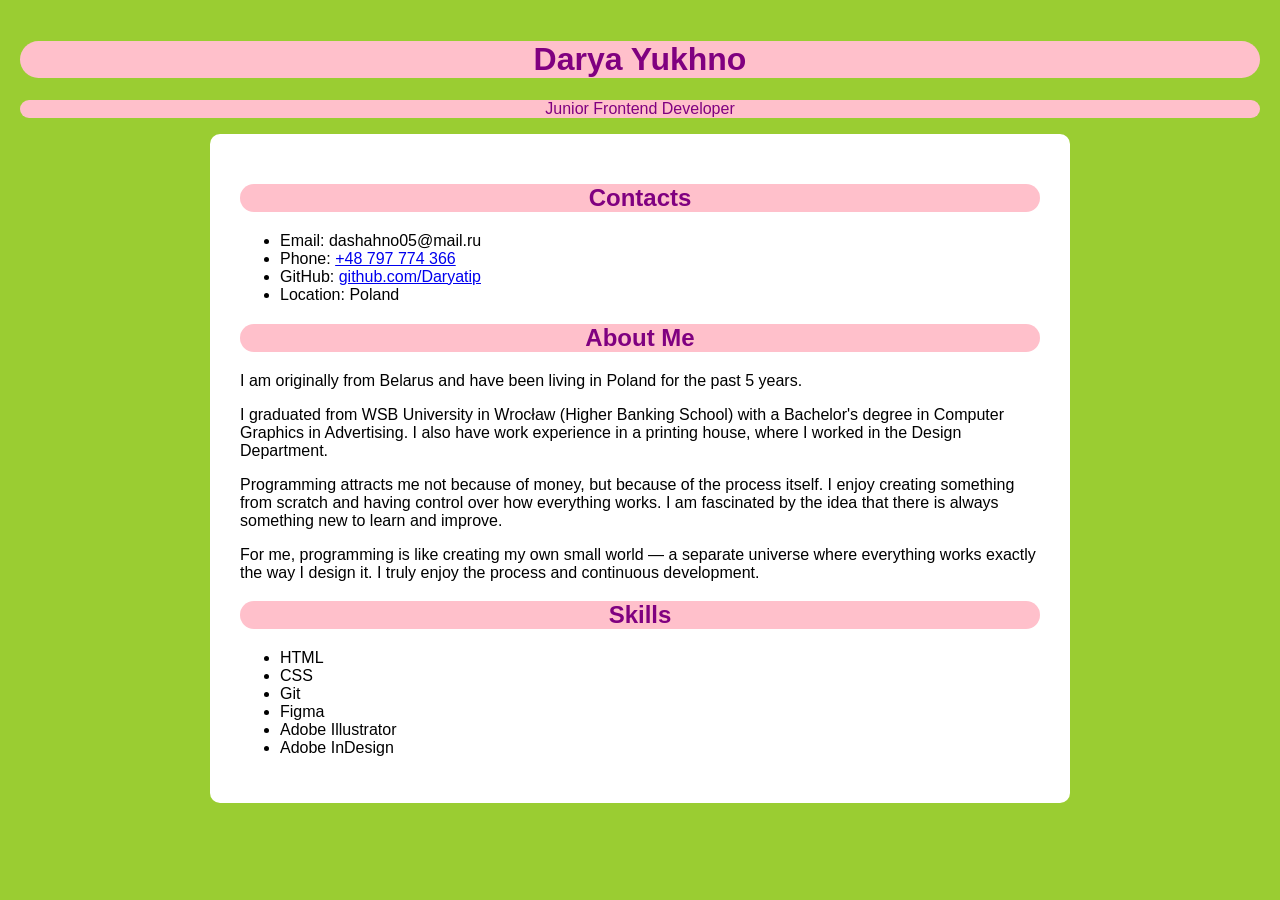
==== index.html @ 51f36ce6 "fix: html validation issues" ====
<!DOCTYPE html>
<html lang="en">
<head>
  <meta charset="UTF-8">
  <meta name="viewport" content="width=device-width, initial-scale=1.0">
  <title>CV - Darya Yukhno</title>
  <link rel="stylesheet" href="./style.css">
</head>
<body>

  <header>
    <h1 class="title">Darya Yukhno</h1>
    <p class="decoration">Junior Frontend Developer</p>
  </header>

  <main>
    <section>
      <h2 class="title">Contacts</h2>
      <ul>
        <li>Email: dashahno05@mail.ru</li>
        <li>Phone: <a href="tel:+48797774366">+48&nbsp;797&nbsp;774&nbsp;366</a></li>
        <li>GitHub: <a href="https://github.com/Daryatip">github.com/Daryatip</a></li>
        <li>Location: Poland</li>
      </ul>
    </section>

     <section>
  <h2 class="title">About Me</h2>

  <p>I am originally from Belarus and have been living in Poland for the past 5 years.</p>

  <p>I graduated from WSB University in Wrocław (Higher Banking School) with a Bachelor's degree in Computer Graphics in Advertising. I also have work experience in a printing house, where I worked in the Design Department.</p>

  <p>Programming attracts me not because of money, but because of the process itself. I enjoy creating something from scratch and having control over how everything works. I am fascinated by the idea that there is always something new to learn and improve.</p>

  <p>For me, programming is like creating my own small world — a separate universe where everything works exactly the way I design it. I truly enjoy the process and continuous development.</p>

</section>
    <section>
      <h2 class="title">Skills</h2>
      <ul>
        <li>HTML</li>
        <li>CSS</li>
        <li>Git</li>
         <li>Figma</li>
         <li>Adobe Illustrator</li>
         <li>Adobe InDesign</li>
      </ul>
    </section>
  </main>

</body>
</html>
---- style.css ----
body {
  font-family: Arial;
  background-color: yellowgreen;
  margin: 0;
  padding: 20px;
}

:root{
  --color-background: pink;
  --color-font: purple;
}

.title,
.decoration {
  display: flex;
  justify-content: center;
  align-items: center;
  background-color: var(--color-background);
  color: var(--color-font);
  border-radius: 30px;
  
}
main {
  max-width: 800px;
  margin: 0 auto;
  background: white;
  padding: 30px;
  border-radius: 10px;
}
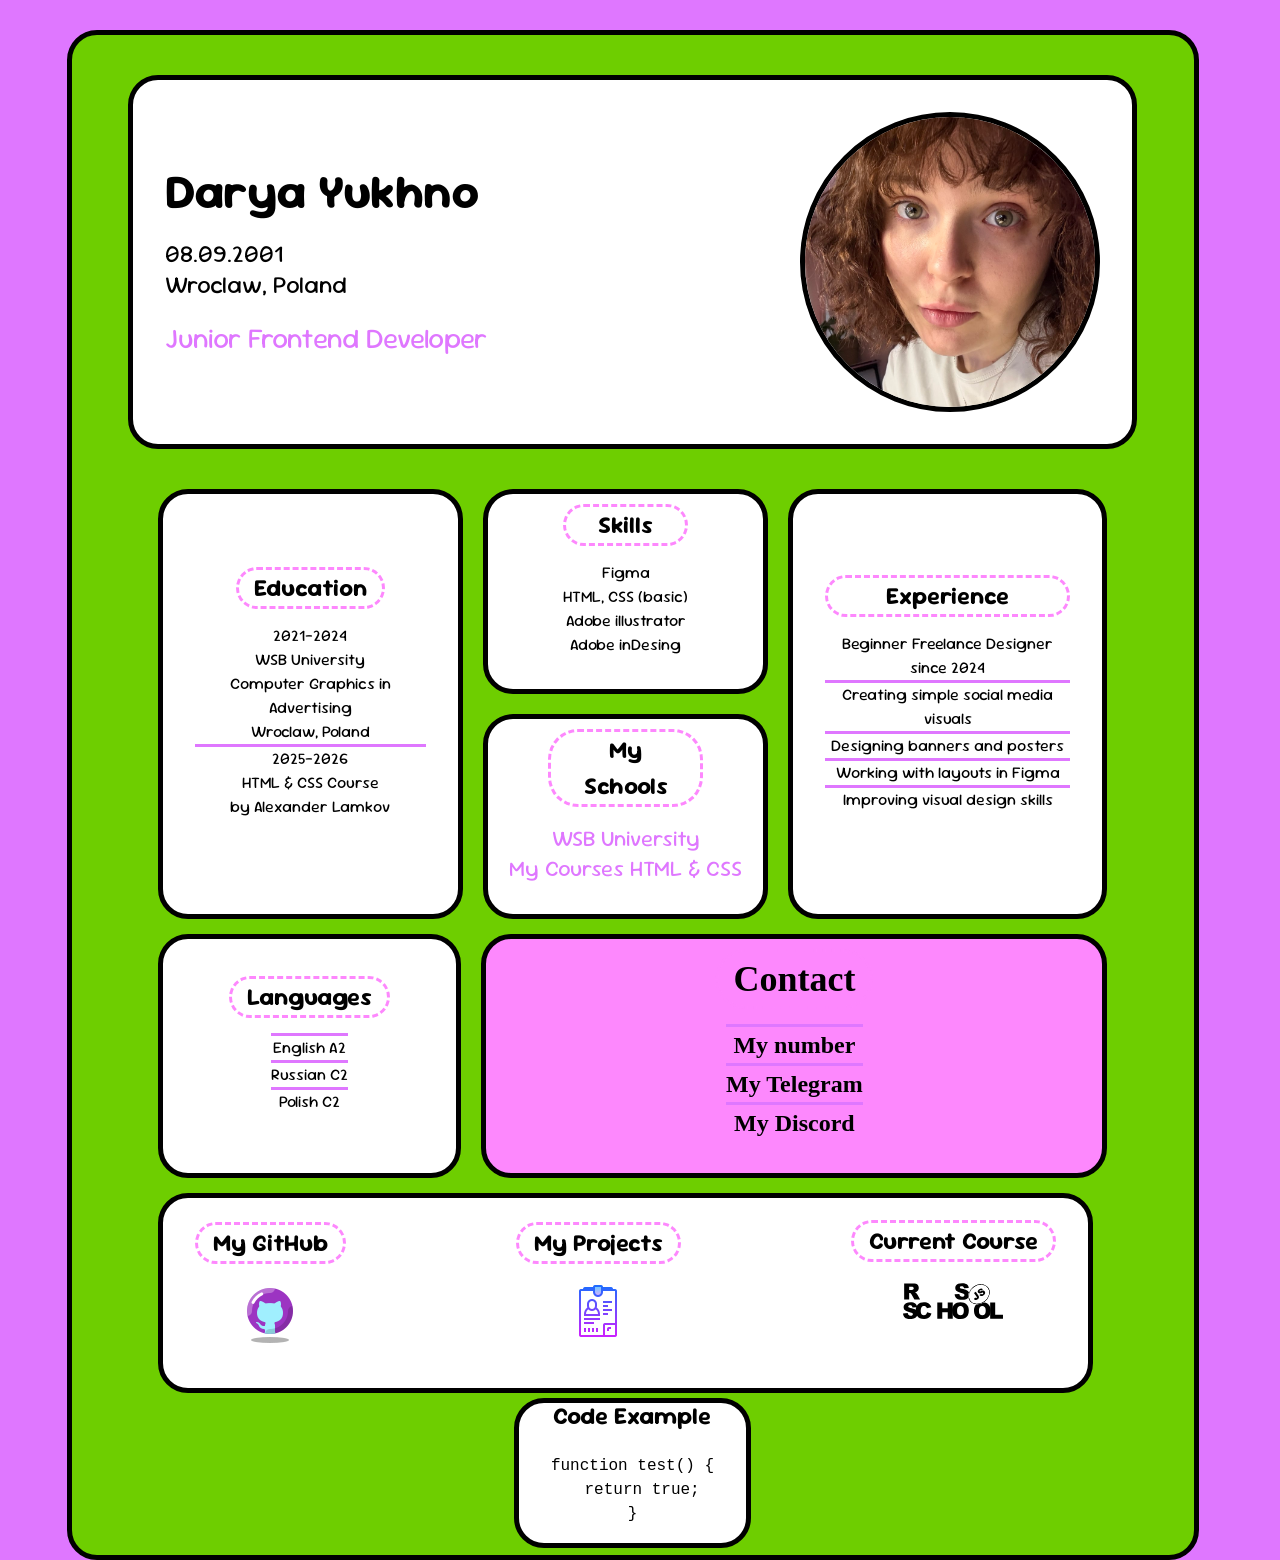
==== commit 49fbb23e: "feat: complete CV layout" ====
--- a/index.html
+++ b/index.html
@@ -1,53 +1,188 @@
-<!DOCTYPE html>
+<!doctype html>
 <html lang="en">
-<head>
-  <meta charset="UTF-8">
-  <meta name="viewport" content="width=device-width, initial-scale=1.0">
-  <title>CV - Darya Yukhno</title>
-  <link rel="stylesheet" href="./style.css">
-</head>
-<body>
+  <head>
+    <meta charset="UTF-8" >
+    <meta name="viewport" content="width=device-width, initial-scale=1.0" >
+    <title>CV#3 - Darya Yukhno</title>
+    <link rel="stylesheet" href="style.css" >
+  </head>
+  <body>
+    <!-- <div class="box-cryative"> -->
+      <div class="box">
+        <div class="box-cv">
 
-  <header>
-    <h1 class="title">Darya Yukhno</h1>
-    <p class="decoration">Junior Frontend Developer</p>
-  </header>
+        
 
-  <main>
-    <section>
-      <h2 class="title">Contacts</h2>
-      <ul>
-        <li>Email: dashahno05@mail.ru</li>
-        <li>Phone: <a href="tel:+48797774366">+48&nbsp;797&nbsp;774&nbsp;366</a></li>
-        <li>GitHub: <a href="https://github.com/Daryatip">github.com/Daryatip</a></li>
-        <li>Location: Poland</li>
-      </ul>
+        <header class="header">
+          <!-- <div class="container"> -->
+            <div class="header-card">
+              <div class="header-info">
+                <h1 class="header-title">
+                  Darya 
+                  Yukhno
+                </h1>
+                <p class="header-meta">
+                  <time datetime="2001-09-08"> 08.09.2001 </time> <br>Wroclaw,
+                  Poland
+                </p>
+                <p class="header-role">Junior Frontend Developer</p>
+              </div>
+              <div class="header-photo">
+                <img
+                  src="./images/avatar.jpg"
+                  alt="avatar Darya Yukhno"
+                  width="200"
+                  height="200"
+                >
+              <!-- </div> -->
+            </div>
+          </div>
+        </header>
+        <main class="main">
+          <div class=" container">
+            <section class="card title-main">
+              <h2 class="section-title big">Education</h2>
+              <div class="card-timeline">
+                <div class="card-item">
+                  <span class="card-year">2021-2024</span>
+                  <p class="card-text">
+                    WSB University<br >
+                    Computer Graphics in Advertising <br>
+                    Wroclaw, Poland
+                  </p>
+                </div>
+                <div class="card-item style">
+                  <span class="card-year">2025-2026</span>
+                  <p class="card-text">
+                    HTML & CSS Course<br>
+                    by Alexander Lamkov
+                  </p>
+                </div>
+              </div>
+            </section>
+
+            <div class="column">
+              <section class="card ">
+                <div class="info-card ">
+                  <h2 class="section-title">Skills</h2>
+                  <ul class="skills-list">
+                    <li>Figma</li>
+                    <li>HTML, CSS (basic)</li>
+                    <li>Adobe illustrator</li>
+                    <li>Adobe inDesing</li>
+                  </ul>
+                </div>
+              </section>
+              <div class="card my-schools">
+                <h2 class="section-title">My Schools</h2>
+                <ul class="info-card-schools">
+                  <li class="my-schools-link">
+                    <a href="https://www.merito.pl/wroclaw/" target="_blank">WSB University</a>
+                  </li>
+                  <li class="my-schools-link">
+                    <a href="https://www.youtube.com/@AleksanderLamkov"
+                      target="_blank">My Courses HTML & CSS</a
+                    >
+                  </li>
+                </ul>
+              </div>
+            </div>
+
+            <section class="card  title-main">
+              <div class="infocard ">
+                <h2 class="section-title big">Experience</h2>
+                <div class="card-timeline">
+                <p class="experience-title">Beginner Freelance Designer</p>
+                <p class="experience-date">since 2024</p>
+
+                <ul class="experience-list">
+                  <li class="style">Creating simple social media visuals</li>
+                  <li  class="style">Designing banners and posters</li>
+                  <li  class="style">Working with layouts in Figma</li>
+                  <li  class="style">Improving visual design skills</li>
+                </ul>
+                </div>
+              </div>
+            </section>
+          </div>
+    <div class=" container">
+            <section class="card title-main style-container ">
+              <h2 class="section-title big">Languages</h2>
+              <div class="card-timeline">
+                <div class="card-item">
+              
+                <ul class="experience-list">
+                  <li class="style">English A2</li>
+                  <li  class="style">Russian C2</li>
+                  <li  class="style">Polish C2</li>
+                </ul>
+                </div>
+              </div>
+            </section>
+            <section class="card title-main style-container2 ">
+              <h2 class="section-title big">Contact</h2>
+              <div class="card-timeline">
+                <div class="card-item">
+              <nav>
+                <ul class="experience-list">
+                  <li class="style"><a href="tel:+48797774366">My number</a></li>
+                  <li  class="style"><a href="https://web.telegram.org/k/"   target="_blank">My Telegram</a></li>
+                  <li  class="style"><a href="https://discord.com/channels/@me" target="_blank" >My Discord</a></li>
+                </ul>
+                </nav>
+                </div>
+              </div>
+            </section>
+    </div>  
+             
+        </main>
+      <footer class="container">
+        
+  <div class="footer-container">
+    <section class="card title-main footer-style-container">
+
+      <div class="card-timeline">
+        <h2 class="section-title big">My GitHub</h2>
+        <div class="card-item">
+          <a href="https://github.com/Daryatip/rsschool-cv" target="_blank">
+            <img class="logo" src="./images/github.png" alt="logo github">
+          </a>
+        </div>
+      </div>
+
+      <div class="card-timeline">
+        <h2 class="section-title big">My Projects</h2>
+        <div class="card-item">
+          <a href="https://github.com/Daryatip/rsschool-cv.git" target="_blank">
+            <img class="logo" src="./images/cv.png" alt="My Projects">
+          </a>
+        </div>
+      </div>
+
+      <div class="card-timeline">
+        <h2 class="section-title big margin">Current Course</h2>
+        <div class="card-item ">
+          <a href="https://app.rs.school/" target="_blank">
+            <img class="logo-schools" src="./images/rs-school-logo.svg" width="100" alt="RS School logo">
+          </a>
+        </div>
+      </div>
+
     </section>
-
-     <section>
-  <h2 class="title">About Me</h2>
-
-  <p>I am originally from Belarus and have been living in Poland for the past 5 years.</p>
-
-  <p>I graduated from WSB University in Wrocław (Higher Banking School) with a Bachelor's degree in Computer Graphics in Advertising. I also have work experience in a printing house, where I worked in the Design Department.</p>
-
-  <p>Programming attracts me not because of money, but because of the process itself. I enjoy creating something from scratch and having control over how everything works. I am fascinated by the idea that there is always something new to learn and improve.</p>
-
-  <p>For me, programming is like creating my own small world — a separate universe where everything works exactly the way I design it. I truly enjoy the process and continuous development.</p>
-
-</section>
-    <section>
-      <h2 class="title">Skills</h2>
-      <ul>
-        <li>HTML</li>
-        <li>CSS</li>
-        <li>Git</li>
-         <li>Figma</li>
-         <li>Adobe Illustrator</li>
-         <li>Adobe InDesign</li>
-      </ul>
-    </section>
-  </main>
-
-</body>
-</html>+  </div>
+  
+</footer>
+ <div class="container code">
+  <section class="card title-main ">
+   <h2 class="titly-changes">Code Example</h2>
+  <pre><code>
+function test() {
+  return true;
+}
+  </code></pre>
+   </section>
+      </div>
+    </div>
+      </div>
+    </body>
+</html>
--- a/style.css
+++ b/style.css
@@ -1,34 +1,353 @@
-
-
-
+*,
+::before,
+::after {
+  box-sizing: border-box;
+}
+
+:where(ul, ol):where([class]) {
+  padding-left: 0;
+}
+
+body,
+:where(blockquote, figure, fieldset):where([class]) {
+  margin: 0;
+}
+
+:where(h1, h2, h3, h4, h5, h6, p, ul, ol, dl):where([class]) {
+  margin-block: 0;
+}
+
+:where(dd[class]) {
+  margin-left: 0;
+}
+
+:where(fieldset[class]) {
+  padding: 0;
+  border: none;
+}
+
+:where(ul[class]) {
+  list-style: none;
+}
+
+:where(address[class]) {
+  font-style: normal;
+}
+
+p {
+  --paragraphMarginBottom: 24px;
+
+  margin-block: 0;
+}
+
+p:where(:not([class]):not(:last-child)) {
+  margin-bottom: var(--paragraphMarginBottom);
+}
+
+img,
+video {
+  display: block;
+  max-width: 100%;
+  height: auto;
+}
+
+input,
+textarea,
+select,
+button {
+  font: inherit;
+}
+
+html {
+  height: 100%;
+  scrollbar-gutter: stable;
+  scroll-behavior: smooth;
+}
 
 body {
-  font-family: Arial;
-  background-color: yellowgreen;
+  min-height: 100%;
+  line-height: 1.5;
+}
+a:where([class]) {
+  display: inline-flex;
+}
+
+button,
+label {
+  cursor: pointer;
+}
+
+button {
+  -webkit-tap-highlight-color: transparent;
+}
+
+:where([fill]:not([fill="none"], [fill^="url"])) {
+  fill: currentColor;
+}
+
+:where([stroke]:not([stroke="none"], [stroke^="url"])) {
+  stroke: currentColor;
+}
+
+svg * {
+  transition-property: fill, stroke;
+}
+
+:where(table) {
+  border-collapse: collapse;
+  border-color: currentColor;
+}
+
+@media (prefers-reduced-motion: reduce) {
+  *,
+  ::before,
+  ::after {
+    animation-duration: 0.01ms !important;
+    animation-iteration-count: 1 !important;
+    transition-duration: 0.01ms !important;
+    scroll-behavior: auto !important;
+  }
+}
+
+@font-face {
+  font-family: "SourGummy";
+  src: url("./fonts/SourGummy-Bold.woff2") format("woff2");
+  font-weight: 700;
+  font-style: normal;
+  font-display: swap;
+}
+
+@font-face {
+  font-family: "SourGummy";
+  src: url("./fonts/SourGummy-Regular.woff2") format("woff2");
+  font-weight: 400;
+  font-style: normal;
+  font-display: swap;
+}
+
+:root {
+  --color-pink: #fd88fd;
+  --color-light: #ffffff;
+  --color-light-purple: #df77ff;
+  --color-dark: #000000;
+  --color-green: #6ece00;
+
+  --border-radius-alter: 50%;
+  --border-radius: 30px;
+  --border: 5px solid var(--color-dark);
+
+  --font-family: "SourGummy", sans-serif;
+
+  --container-width: 1000px;
+  --container-padding-x: 30px;
+}
+
+body {
+  font-family: var(--font-family);
+  color: var(--color-dark);
+  font-size: 16px;
+  line-height: 1.5;
+  background-color: var(--color-light-purple);
+}
+
+.box {
+  display: flex;
+  flex-direction: column;
+  justify-content: space-between;
+  align-items: center;
+}
+/* 
+.box-cryative {
+  display: flex;
+  justify-content: space-between;
+  max-width: 1100px;
+  margin: 0 auto;
+  padding: 0 30px;
+} */
+.box-cv {
+  min-width: 900px;
+  min-height: 1530px;
+  margin-top: 30px;
+  background-color: var(--color-green);
+  border-radius: var(--border-radius);
+  border: var(--border);
+}
+
+.container {
+  /* max-width: var(--container-width); */
+  margin: 0 auto;
+  margin-top: 30px;
+  padding: 0 var(--container-padding-x);
+}
+
+.header {
+  margin: 40px auto;
+  width: 90%;
+}
+
+.header-card {
+  display: flex;
+  justify-content: space-between;
+  align-items: center;
+  width: 100%;
+  gap: 32px;
+  padding: 32px;
+  background-color: var(--color-light);
+  border: var(--border);
+  border-radius: var(--border-radius);
+}
+.header-info {
+  max-width: 420px;
+}
+.header-title {
+  margin: 0 0 20px;
+  font-size: 48px;
+  font-weight: 700;
+  line-height: 1.1;
+}
+
+.header-meta {
+  margin: 0 0 16px;
+  font-size: 24px;
+  font-weight: 400;
+  line-height: 1.3;
+}
+
+.header-role {
   margin: 0;
-  padding: 20px;
-}
-
-:root{
-  --color-background: pink;
-  --color-font: purple;
-}
-
-.title,
-.decoration {
-  display: flex;
+  font-size: 28px;
+  font-weight: 400;
+  color: var(--color-light-purple);
+}
+.header-photo {
+  position: relative;
+  flex-shrink: 0;
+}
+.header-photo img {
+  width: 300px;
+  height: 300px;
+  object-fit: cover;
+  border-radius: var(--border-radius-alter);
+  border: var(--border);
+}
+.container {
+  display: flex;
+  width: 90%;
+  margin: 0 auto;
+  margin-top: 5px;
+  gap: 20px;
+}
+.card {
+  display: flex;
+  justify-content: space-between;
+  align-items: center;
+  /* gap: 32px; */
+  padding: 32px;
+  background-color: var(--color-light);
+  border: var(--border);
+  border-radius: var(--border-radius);
+}
+
+.title-main {
+  display: flex;
+  flex-direction: column;
   justify-content: center;
-  align-items: center;
-  background-color: var(--color-background);
-  color: var(--color-font);
-  border-radius: 30px;
+}
+.card {
+  display: flex;
+  flex-direction: column;
+  align-items: center;
+  text-align: center;
+  padding-top: 10px;
+}
+.column {
+  width: 30%;
+}
+.my-schools {
+  padding-inline: 60px;
+  margin-top: 20px;
+}
+.my-schools-link,
+.ducation-link-item {
+  height: 30px;
+}
+.my-schools-link a {
+  white-space: nowrap;
+  font-size: 22px;
+  color: var(--color-light-purple);
+  text-decoration: none;
+}
+
+.section-title {
+  border: 3px dashed var(--color-pink);
+  border-radius: var(--border-radius);
+  padding-inline: 15px;
+}
+.section-title,
+.big {
+  margin-bottom: 15px;
+}
+.style::before {
+  content: "";
+  display: block;
+  width: 100%;
+  height: 3px;
+  background: var(--color-light-purple);
+}
+.style-container {
+  /* margin-left: 5px; */
+  margin-top: 10px;
+  width: 320px;
+}
+.style-container2 {
+  width: 70%;
+  margin-top: 10px;
+  /* margin-left: 20px; */
+  background-color: var(--color-pink);
+  color: var(--color-dark);
+  font-family: Georgia, "Times New Roman", Times, serif;
+  font-size: 24px;
+  font-weight: bold;
+  text-align: center;
+}
+a {
+  text-decoration: none;
+  color: var(--color-dark);
+}
+.footer-style-container {
+  display: flex;
+  flex-direction:row;
+  justify-content: space-between;
+  align-items: center;
+  margin-top: 10px;
+  width: 935px;
+  height: 200px;
+  gap: 20px;
+ 
+
+}
+
+.card-item a {
+    display: flex;
+    justify-content: center;
+}
+
+.margin {
+position: relative;
+bottom: 5px;
+}
+.logo-schools {
+  margin-bottom: 20px;
+}
+.code {
+  display: flex;
+  justify-content: center;
+  height: 150px;
   
 }
-main {
-  max-width: 800px;
-  margin: 0 auto;
-  background: white;
-  padding: 30px;
-  border-radius: 10px;
-}
-
+.titly-changes {
+  
+  position: relative;
+  top: 40px;
+  margin-bottom: 20px;
+}
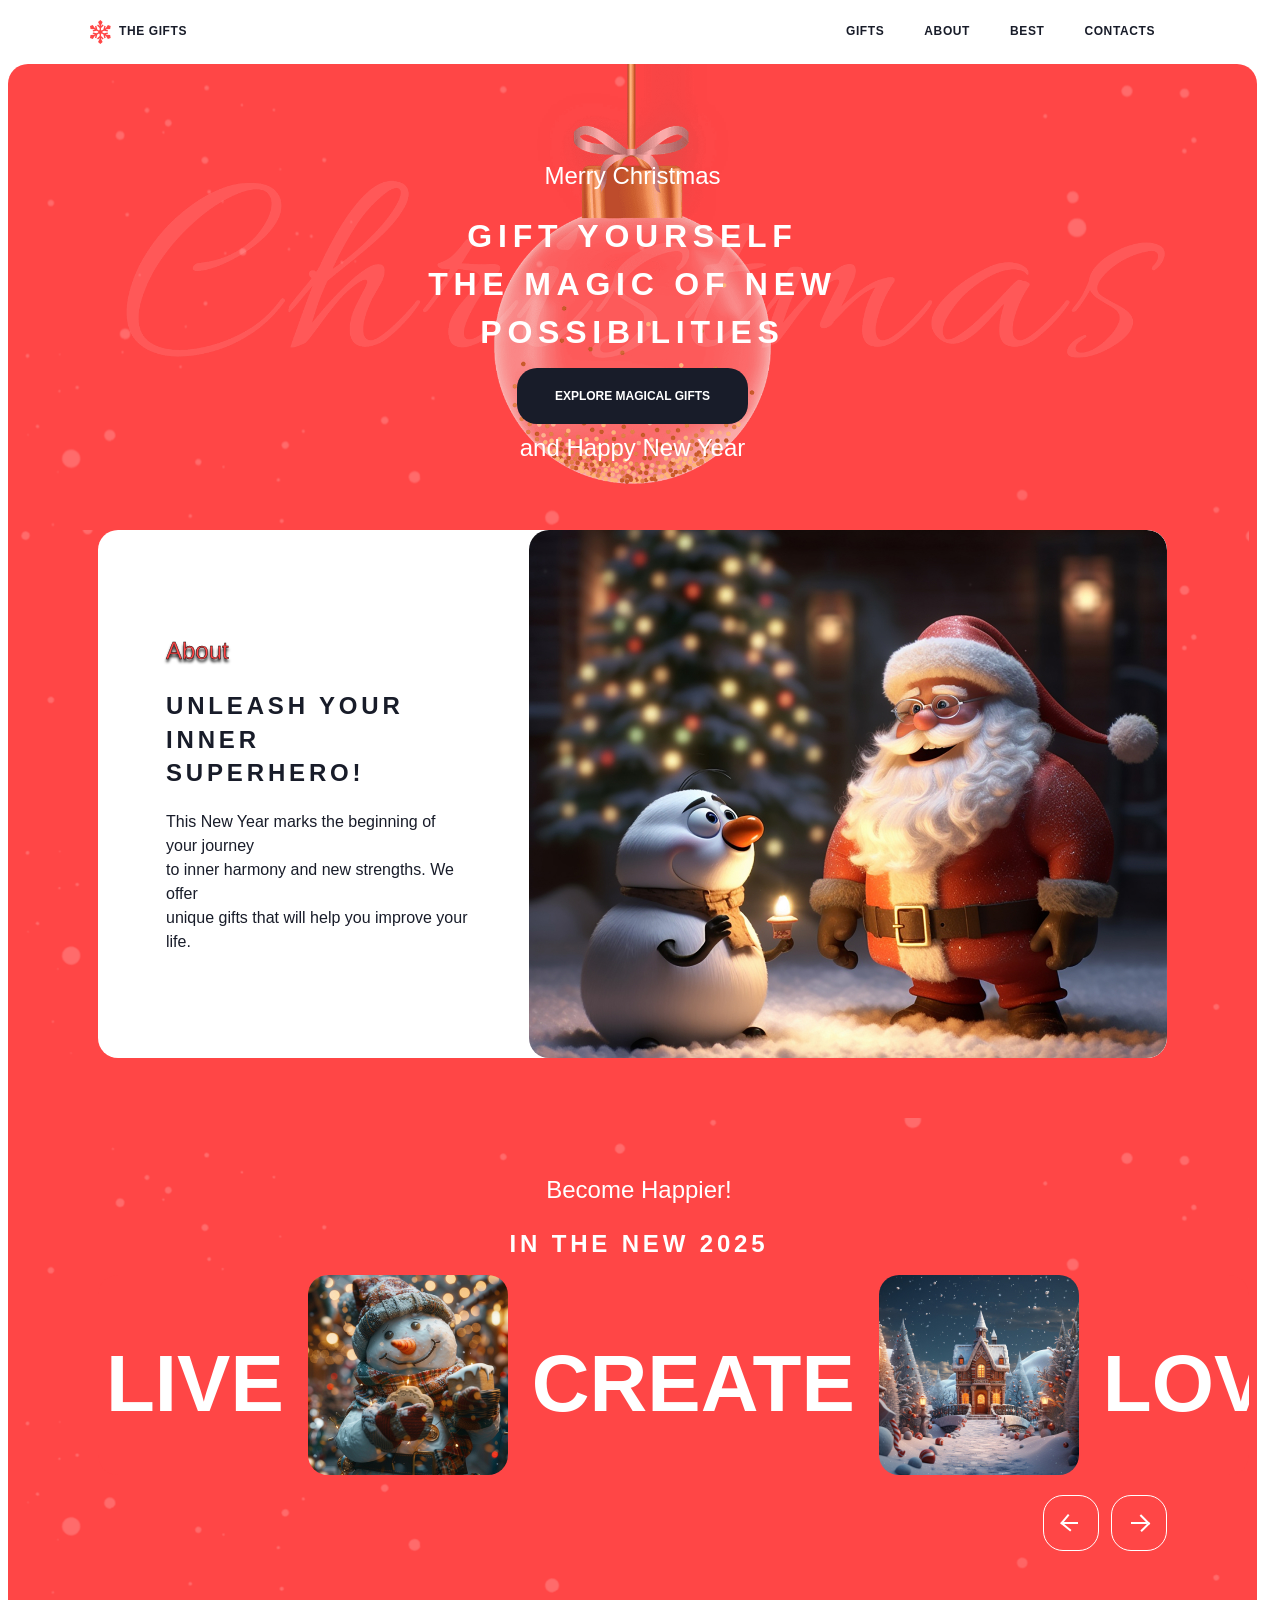
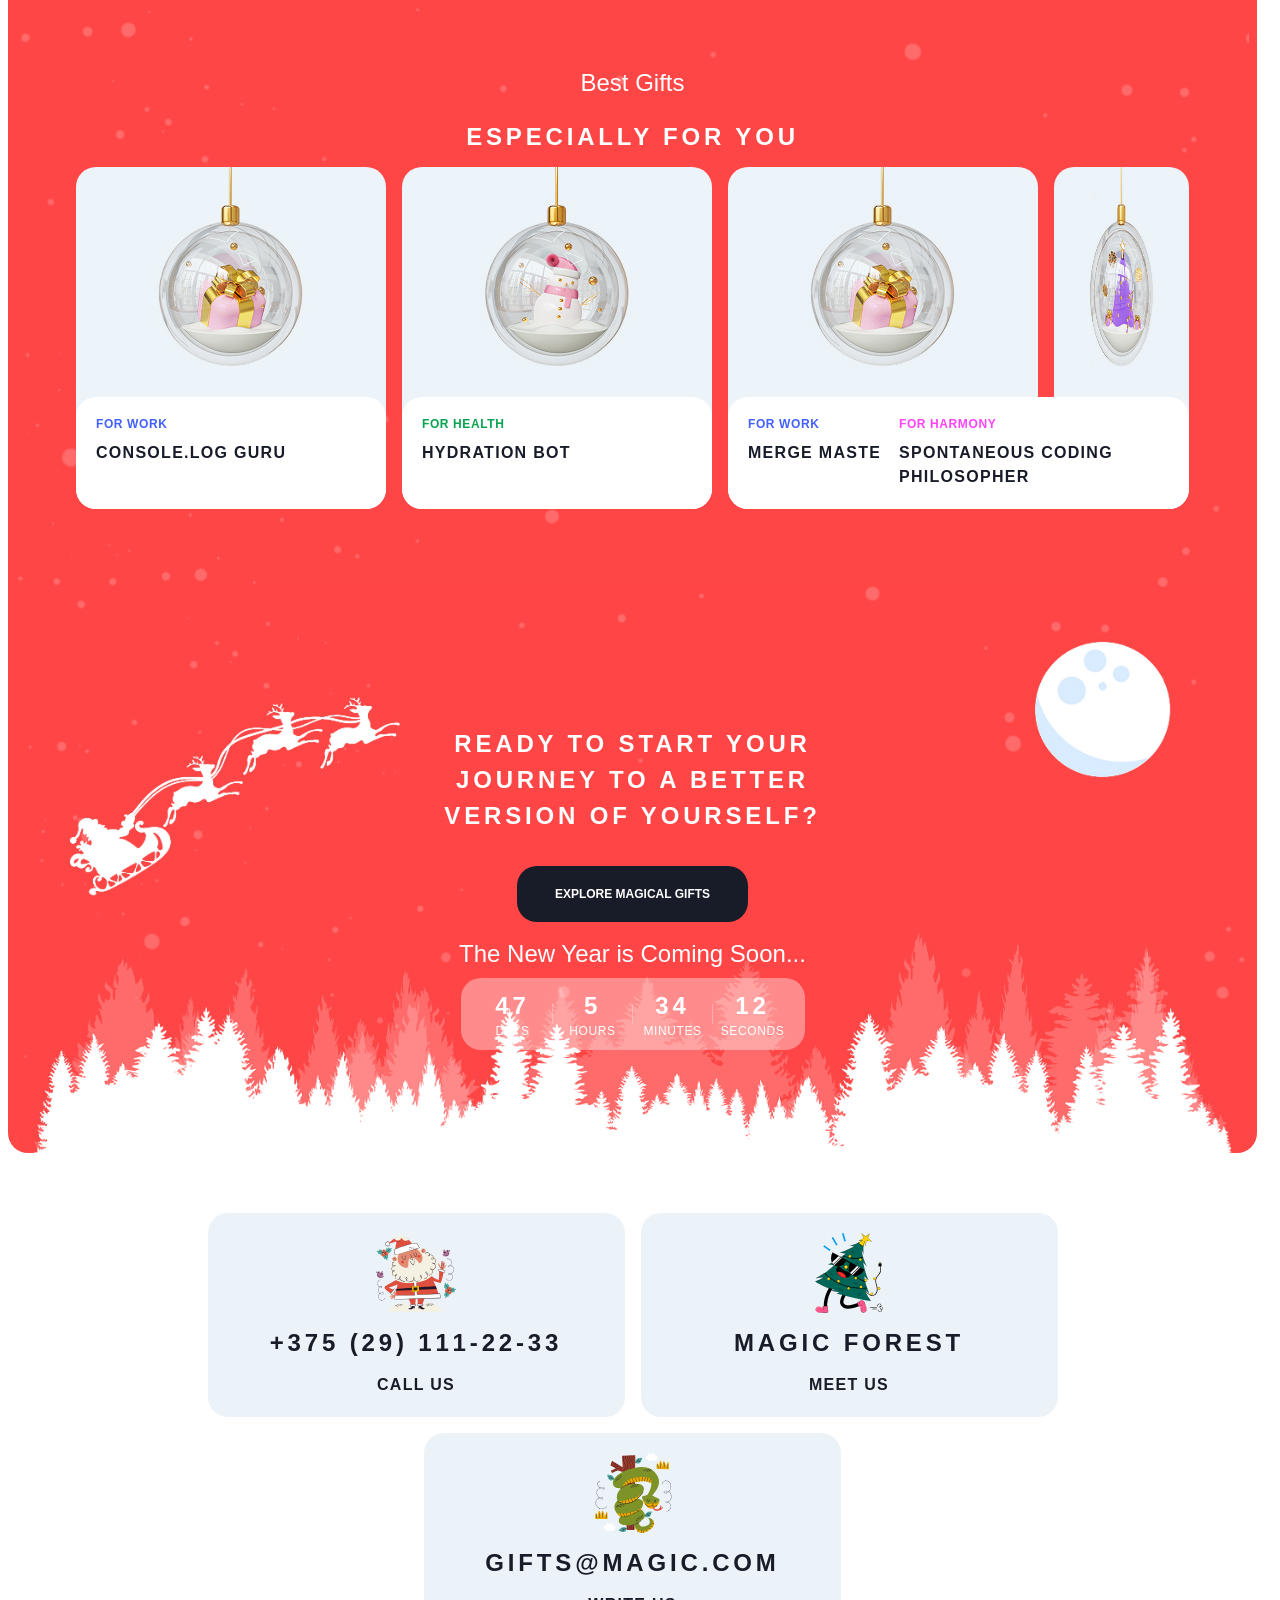
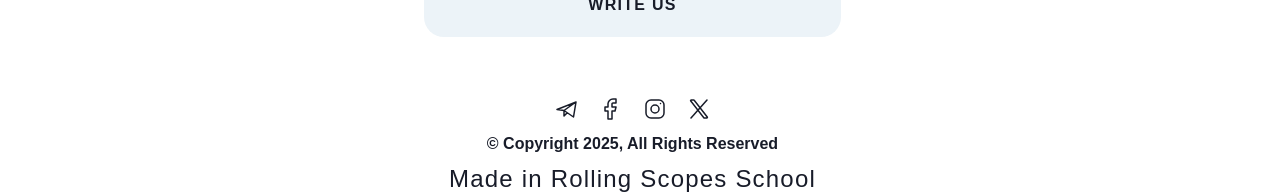
==== commit 7b1575d9: "fix: remove old folder" ====
--- a/index.html
+++ b/index.html
@@ -1,188 +1,361 @@
 <!doctype html>
 <html lang="en">
   <head>
-    <meta charset="UTF-8" >
-    <meta name="viewport" content="width=device-width, initial-scale=1.0" >
-    <title>CV#3 - Darya Yukhno</title>
-    <link rel="stylesheet" href="style.css" >
+    <meta charset="UTF-8">
+    <meta name="viewport" content="width=device-width, initial-scale=1.0">
+    <title>Christmas Shop</title>
+    <link rel="stylesheet" href="style.css">
   </head>
   <body>
-    <!-- <div class="box-cryative"> -->
-      <div class="box">
-        <div class="box-cv">
+    <header class="header">
+      <div class="container-logo">
+        <a class="header-logo" href="./index.html">
+          <img
+            class="header-logo-image"
+            src="./images/Vector.svg"
+            alt="logo Christmas Shop"
+            width="21"
+            height="24"
+            loading="lazy"
+          >
+          <span class="text-logo">the gifts</span>
+        </a>
+      </div>
+      <nav class="header-menu">
+        <ul class="header-menu-list">
+          <li class="header-menu-item">
+            <a class="header-menu-link" href="./gifts/index.html">gifts</a>
+          </li>
+          <li class="header-menu-item">
+            <a class="header-menu-link" href="#about">about</a>
+          </li>
+          <li class="header-menu-item">
+            <a class="header-menu-link" href="#best">best </a>
+          </li>
+          <li class="header-menu-item">
+            <a class="header-menu-link" href="#contacts">contacts</a>
+          </li>
+        </ul>
+      </nav>
+    </header>
+    <main class="main container">
+      <section class="main-content-section img">
+        <div class="main-content">
+          <img
+            class="main-content-image"
+            src="./images/bg-ball.png"
+            alt="Christmas ball"
+            width="1440"
+            height="524"
+            loading="lazy"
+          >
+          <div class="main-content-text">
+            <p class="main-content-description wrapper">Merry Christmas</p>
+            <h1 class="main-content-title">
+              <span>Gift yourself</span>
+              <span>the magic of new</span>
+              <span>possibilities</span>
+            </h1>
+            <a class="button button-time" href="./gifts/index.html">
+              Explore Magical Gifts
+            </a>
+            <p class="main-content-description text">and Happy New Year</p>
+          </div>
+        </div>
+      </section>
+      <section class="img" id="about">
+        <h2 class="visibility-hidden">000</h2>
+        <div class="container container-section">
+          <section class="main-content-section">
+            <p class="main-content-styledtxt">About</p>
+            <h2 class="main-content-title card-text1">
+              Unleash your inner<br>
+              superhero!
+            </h2>
+            <p class="main-content-paragraph">
+              This New Year marks the beginning of your journey <br>to inner
+              harmony and new strengths. We offer<br>
+              unique gifts that will help you improve your life.
+            </p>
+          </section>
+          <div class="container-section-image">
+            <img
+              class="main-content-image-santa"
+              src="./images/santa.jpg"
+              alt="Santa Claus"
+              width="638"
+              height="528"
+              loading="lazy"
+            >
+          </div>
+        </div>
+      </section>
+      <section class="img">
+        <div class="container-section-create">
+          <div class="create-content-text-section">
+            <div class="create-content-text one">
+              <p class="main-content-card">Become Happier!</p>
+              <h2 class="main-content-title card-text">in the new 2025</h2>
+            </div>
+          </div>
+          <div class="slider">
+            <div class="family-icon container">
+              <h2 class="family-text">Live</h2>
+              <img
+                class="family-image"
+                src="./scroll/snowman.jpg"
+                alt="Snowman"
+                width="200"
+                height="200"
+                loading="lazy"
+              >
+              <h2 class="family-text">create</h2>
+              <img
+                class="family-image"
+                src="./scroll/fairytale-house.jpg"
+                alt="Snowman"
+                width="200"
+                height="200"
+                loading="lazy"
+              >
+              <h2 class="family-text">Love</h2>
+              <img
+                class="family-image"
+                src="./scroll/christmas-trees.jpg"
+                alt="Snowman"
+                width="200"
+                height="200"
+                loading="lazy"
+              >
+              <h2 class="family-text">dream</h2>
+              <img
+                class="family-image"
+                src="./scroll/christmas-tree-ball.jpg"
+                alt="Snowman"
+                width="200"
+                height="200"
+                loading="lazy"
+              >
+            </div>
+            <div class="slider-dots">
+              <button class="slider-btn prev"></button>
+              <button class="slider-btn next"></button>
+            </div>
+          </div>
+        </div>
+      </section>
+      <section class="img" id="best">
+        <div class="container-image-card bloc">
+          <div class="container-section-card">
+            <div class="create-content-text">
+              <p class="main-content-card">Best Gifts</p>
+              <h2 class="main-content-title card-text">especially for you</h2>
+            </div>
 
-        
+            <div class="image-card">
+              <img
+                class="image-card-section"
+                src="./card/11.jpg"
+                alt="gift"
+                width="310"
+                height="342"
+              >
+              <div class="image-card-text">
+                <div class="card-text-position">
+                  <p class="image-card-description color-card1">For work</p>
+                  <a class="image-card-title" href="#">Console.log Guru</a>
+                </div>
+              </div>
+              <div class="image-card">
+                <img
+                  class="image-card-section"
+                  src="./card/22.jpg"
+                  alt="gift"
+                  width="310"
+                  height="342"
+                >
+                <div class="image-card-text">
+                  <div class="card-text-position">
+                    <p class="image-card-description color-card2">For health</p>
+                    <a class="image-card-title" href="#">Hydration Bot </a>
+                  </div>
+                </div>
+                <div class="image-card">
+                  <img
+                    class="image-card-section"
+                    src="./card/11.jpg"
+                    alt="gift"
+                    width="310"
+                    height="342"
+                  >
+                  <div class="image-card-text">
+                    <div class="card-text-position">
+                      <p class="image-card-description color-card3">For work</p>
+                      <a class="image-card-title" href="#">Merge Master</a>
+                    </div>
+                  </div>
+                  <div class="image-card">
+                    <img
+                      class="image-card-section"
+                      src="./card/33.jpg"
+                      alt="gift"
+                      width="310"
+                      height="342"
+                    >
+                    <div class="image-card-text">
+                      <div class="card-text-position position-card">
+                        <p class="image-card-description color-card4">
+                          For harmony
+                        </p>
+                        <a class="image-card-title" href="#"
+                          >Spontaneous Coding <br>Philosopher</a
+                        >
+                      </div>
+                    </div>
+                  </div>
+                </div>
+              </div>
+            </div>
+          </div>
+        </div>
+      </section>
 
-        <header class="header">
-          <!-- <div class="container"> -->
-            <div class="header-card">
-              <div class="header-info">
-                <h1 class="header-title">
-                  Darya 
-                  Yukhno
-                </h1>
-                <p class="header-meta">
-                  <time datetime="2001-09-08"> 08.09.2001 </time> <br>Wroclaw,
-                  Poland
-                </p>
-                <p class="header-role">Junior Frontend Developer</p>
-              </div>
-              <div class="header-photo">
-                <img
-                  src="./images/avatar.jpg"
-                  alt="avatar Darya Yukhno"
-                  width="200"
-                  height="200"
-                >
-              <!-- </div> -->
-            </div>
-          </div>
-        </header>
-        <main class="main">
-          <div class=" container">
-            <section class="card title-main">
-              <h2 class="section-title big">Education</h2>
-              <div class="card-timeline">
-                <div class="card-item">
-                  <span class="card-year">2021-2024</span>
-                  <p class="card-text">
-                    WSB University<br >
-                    Computer Graphics in Advertising <br>
-                    Wroclaw, Poland
-                  </p>
-                </div>
-                <div class="card-item style">
-                  <span class="card-year">2025-2026</span>
-                  <p class="card-text">
-                    HTML & CSS Course<br>
-                    by Alexander Lamkov
-                  </p>
-                </div>
-              </div>
-            </section>
+      <section class="img5">
+        <div class="main-content">
+          <img
+            class="main-content-image"
+            src="./images/section"
+            alt="Christmas ball"
+            width="1440"
+            height="668"
+            loading="lazy"
+          >
+          <div class="main-content-text main-time">
+            <h2 class="main-content-title version-of">
+              Ready to start your<br>journey to a better<br>version of
+              yourself?
+            </h2>
 
-            <div class="column">
-              <section class="card ">
-                <div class="info-card ">
-                  <h2 class="section-title">Skills</h2>
-                  <ul class="skills-list">
-                    <li>Figma</li>
-                    <li>HTML, CSS (basic)</li>
-                    <li>Adobe illustrator</li>
-                    <li>Adobe inDesing</li>
-                  </ul>
-                </div>
-              </section>
-              <div class="card my-schools">
-                <h2 class="section-title">My Schools</h2>
-                <ul class="info-card-schools">
-                  <li class="my-schools-link">
-                    <a href="https://www.merito.pl/wroclaw/" target="_blank">WSB University</a>
-                  </li>
-                  <li class="my-schools-link">
-                    <a href="https://www.youtube.com/@AleksanderLamkov"
-                      target="_blank">My Courses HTML & CSS</a
-                    >
-                  </li>
-                </ul>
-              </div>
-            </div>
-
-            <section class="card  title-main">
-              <div class="infocard ">
-                <h2 class="section-title big">Experience</h2>
-                <div class="card-timeline">
-                <p class="experience-title">Beginner Freelance Designer</p>
-                <p class="experience-date">since 2024</p>
-
-                <ul class="experience-list">
-                  <li class="style">Creating simple social media visuals</li>
-                  <li  class="style">Designing banners and posters</li>
-                  <li  class="style">Working with layouts in Figma</li>
-                  <li  class="style">Improving visual design skills</li>
-                </ul>
-                </div>
-              </div>
-            </section>
-          </div>
-    <div class=" container">
-            <section class="card title-main style-container ">
-              <h2 class="section-title big">Languages</h2>
-              <div class="card-timeline">
-                <div class="card-item">
-              
-                <ul class="experience-list">
-                  <li class="style">English A2</li>
-                  <li  class="style">Russian C2</li>
-                  <li  class="style">Polish C2</li>
-                </ul>
-                </div>
-              </div>
-            </section>
-            <section class="card title-main style-container2 ">
-              <h2 class="section-title big">Contact</h2>
-              <div class="card-timeline">
-                <div class="card-item">
-              <nav>
-                <ul class="experience-list">
-                  <li class="style"><a href="tel:+48797774366">My number</a></li>
-                  <li  class="style"><a href="https://web.telegram.org/k/"   target="_blank">My Telegram</a></li>
-                  <li  class="style"><a href="https://discord.com/channels/@me" target="_blank" >My Discord</a></li>
-                </ul>
-                </nav>
-                </div>
-              </div>
-            </section>
-    </div>  
-             
-        </main>
-      <footer class="container">
-        
-  <div class="footer-container">
-    <section class="card title-main footer-style-container">
-
-      <div class="card-timeline">
-        <h2 class="section-title big">My GitHub</h2>
-        <div class="card-item">
-          <a href="https://github.com/Daryatip/rsschool-cv" target="_blank">
-            <img class="logo" src="./images/github.png" alt="logo github">
+            <a
+              class="button button-time version-button"
+              href="./gifts/index.html"
+            >
+              Explore Magical Gifts
+            </a>
+            <p class="main-content-description text-time">
+              The New Year is Coming Soon...
+            </p>
+            <div class="timer">
+              <div class="timer-cell">
+                <h2 class="version-of">47</h2>
+                <p class="timer-cell-text">days</p>
+              </div>
+              <div class="timer-cell">
+                <h2 class="version-of">5</h2>
+                <p class="timer-cell-text">hours</p>
+              </div>
+              <div class="timer-cell">
+                <h2 class="version-of">34</h2>
+                <p class="timer-cell-text">minutes</p>
+              </div>
+              <div class="timer-cell">
+                <h2 class="version-of">12</h2>
+                <p class="timer-cell-text">seconds</p>
+              </div>
+            </div>
+          </div>
+        </div>
+      </section>
+    </main>
+    <footer class="footer" id="contacts">
+      <div class="container-footer">
+        <div class="footer-container-image">
+          <img
+            class="footer-image"
+            src="./images/santa-claus.svg"
+            alt="santa-claus"
+            loading="lazy"
+            width="80"
+            height="80"
+          >
+          <a class="footer-a" href="tel:+375291112233">+375 (29) 111-22-33</a>
+          <p class="footer-text">Call Us</p>
+        </div>
+        <div class="footer-container-image">
+          <img
+            class="footer-image"
+            src="./images/christmas-tree.svg"
+            alt="santa-claus"
+            loading="lazy"
+            width="80"
+            height="80"
+          >
+          <a class="footer-a" href="/">Magic forest</a>
+          <p class="footer-text">meet us</p>
+        </div>
+        <div class="footer-container-image">
+          <img
+            class="footer-image"
+            src="./images/snake.svg"
+            alt="santa-claus"
+            loading="lazy"
+            width="80"
+            height="80"
+          >
+          <a class="footer-a" href="mailto:gifts@magic.com">gifts@magic.com</a>
+          <p class="footer-text">write us</p>
+        </div>
+      </div>
+      <div class="footer-end">
+        <div class="end-icon">
+          <div class="container-icon">
+            <a class="footer-icon" href="/">
+              <img
+                class="footer-icon"
+                src="./images/telegram.svg"
+                alt="telegram"
+                width="24"
+                height="24"
+                loading="lazy"
+              >
+            </a>
+            <a class="footer-icon" href="/">
+              <img
+                class="footer-icon"
+                src="./images/facebook.svg"
+                alt="facebook"
+                width="24"
+                height="24"
+                loading="lazy"
+              >
+            </a>
+            <a class="footer-icon" href="/">
+              <img
+                class="footer-icon"
+                src="./images/instagram.svg"
+                alt="instagram"
+                width="24"
+                height="24"
+                loading="lazy"
+              >
+            </a>
+            <a class="footer-icon" href="/">
+              <img
+                class="footer-icon"
+                src="./images/X.svg"
+                alt="X"
+                width="24"
+                height="24"
+                loading="lazy"
+              >
+            </a>
+          </div>
+          <h2 class="footer-text-p">© Copyright 2025, All Rights Reserved</h2>
+          <a class="text-decoration" href="https://rs.school/" target="_blank">
+            Made in Rolling Scopes School
           </a>
         </div>
       </div>
-
-      <div class="card-timeline">
-        <h2 class="section-title big">My Projects</h2>
-        <div class="card-item">
-          <a href="https://github.com/Daryatip/rsschool-cv.git" target="_blank">
-            <img class="logo" src="./images/cv.png" alt="My Projects">
-          </a>
-        </div>
-      </div>
-
-      <div class="card-timeline">
-        <h2 class="section-title big margin">Current Course</h2>
-        <div class="card-item ">
-          <a href="https://app.rs.school/" target="_blank">
-            <img class="logo-schools" src="./images/rs-school-logo.svg" width="100" alt="RS School logo">
-          </a>
-        </div>
-      </div>
-
-    </section>
-  </div>
-  
-</footer>
- <div class="container code">
-  <section class="card title-main ">
-   <h2 class="titly-changes">Code Example</h2>
-  <pre><code>
-function test() {
-  return true;
-}
-  </code></pre>
-   </section>
-      </div>
-    </div>
-      </div>
-    </body>
+    </footer>
+  </body>
 </html>
--- a/style.css
+++ b/style.css
@@ -1,3 +1,26 @@
+@font-face {
+  font-family: "Allura";
+  src: url("./fonts/Allura-Regular.woff2") format("woff2");
+  font-weight: 400;
+  font-style: normal;
+  font-display: swap;
+}
+
+@font-face {
+  font-family: "Montserrat";
+  src: url("./fonts/Montserrat-Regular.woff2") format("woff2");
+  font-weight: 400;
+  font-style: normal;
+  font-display: swap;
+}
+
+@font-face {
+  font-family: "Montserrat";
+  src: url("./fonts/Montserrat-SemiBold.woff2") format("woff2");
+  font-weight: 600;
+  font-style: normal;
+  font-display: swap;
+}
 *,
 ::before,
 ::after {
@@ -7,7 +30,6 @@
 :where(ul, ol):where([class]) {
   padding-left: 0;
 }
-
 body,
 :where(blockquote, figure, fieldset):where([class]) {
   margin: 0;
@@ -66,7 +88,14 @@
 
 body {
   min-height: 100%;
-  line-height: 1.5;
+  max-width: var(--container-width);
+  padding-inline: var(--container-padding-x);
+  margin-inline: auto;
+  font-family: var(--font-family-base);
+  background-color: var(--color-light);
+  font-size: 16px;
+  line-height: 1.45;
+  color: var(--color-dark-alternate);
 }
 a:where([class]) {
   display: inline-flex;
@@ -108,246 +137,641 @@
     scroll-behavior: auto !important;
   }
 }
-
-@font-face {
-  font-family: "SourGummy";
-  src: url("./fonts/SourGummy-Bold.woff2") format("woff2");
-  font-weight: 700;
-  font-style: normal;
-  font-display: swap;
-}
-
-@font-face {
-  font-family: "SourGummy";
-  src: url("./fonts/SourGummy-Regular.woff2") format("woff2");
+.visibility-hidden {
+  display: none;
+}
+:root {
+  --color-dark: #000000;
+  --color-dark-alternate: #181c29;
+  --color-red: #ff4646;
+  --color-light: #ffffff;
+
+  --border-radius: 20px;
+  --border-radius-button: 12px;
+
+  --font-family-base: "Montserrat", sans-serif;
+  --font-family-accent: "Allura", sans-serif;
+
+  --input-height: 56px;
+
+  --container-width: 1440px;
+  --container-padding-x: 8px;
+  --container-width-section: 1276px;
+
+  --transition-duration: 0.2s;
+
+  --hover-menu: #ff46461a;
+  --hover-menu-text: #ff4646;
+
+  --font-weight-title: 600;
+  --font-size-little: 12px;
+  --font-size-average: 16px;
+  --font-size-medium: 24px;
+  --padding-bottom: 60px;
+
+  --color-card-blue: #4361ff;
+  --color-card-green: #06a44f;
+  --color-card-pink: #ff43f7;
+}
+
+.container {
+  max-width: var(--container-width);
+  padding-inline: var(--container-padding-x);
+  margin-inline: auto;
+  border-radius: var(--border-radius);
+  background-color: var(--color-red);
+}
+h1,
+h2,
+h3,
+h4,
+h5 {
+  font-weight: var(--font-weight-title);
+  text-transform: uppercase;
+}
+.header {
+  display: flex;
+  align-items: center;
+  justify-content: space-between;
+  column-gap: 20px;
+  background-color: var(--color-light);
+  padding-inline: 82px;
+  height: 64px;
+}
+.header-logo {
+  display: flex;
+  align-items: center;
+  column-gap: 8px;
+  color: var(--color-dark-alternate);
+}
+.container-logo {
+  display: flex;
+  column-gap: 8px;
+}
+
+a {
+  text-decoration: none;
+}
+
+.header-menu-link {
+  padding-block: 12px;
+  padding-inline: 20px;
+  transition: var(--transition-duration);
+  color: var(--color-dark-alternate);
+}
+.header-menu-link:hover {
+  background-color: var(--hover-menu);
+  border-radius: var(--border-radius-button);
+  color: var(--hover-menu-text);
+}
+
+.container-logo,
+.header-menu-list {
+  display: inline-flex;
+  align-items: center;
+  height: 40px;
+  color: var(--color-dark-alternate);
+  text-decoration: none;
+  text-transform: uppercase;
+  font-size: 12px;
+  font-family: var(--font-family-base);
+  font-weight: var(--font-weight-title);
+  letter-spacing: 0.05em;
+  line-height: 1.3;
+}
+
+.img {
+  background-image: url("./images/snow.png");
+  background-repeat: no-repeat;
+  background-size: var(--container-width);
+  background-position: center;
+}
+
+.main-content {
+  display: grid;
+  position: relative;
+}
+.main-content-image,
+.main-content-text {
+  grid-area: 1 / 1;
+}
+.main-content-image {
+  width: 100%;
+  height: auto;
+  display: block;
+  border-radius: var(--border-radius);
+}
+.main-content-text {
+  display: flex;
+  flex-direction: column;
+  align-items: center;
+  justify-content: center;
+  text-align: center;
+  width: min(100% - 32px, 500px);
+  margin: auto;
+  padding-top: 30px;
+}
+.main-content-description {
+  font-family: var(--font-family-accent);
+  font-size: var(--font-size-medium);
+  line-height: 1;
+  color: var(--color-light);
+  margin-top: 60px;
+  margin-bottom: 12px;
+}
+
+.main-content-title {
+  margin: 0;
+  margin-block: 12px;
+  font-family: var(--font-family-base);
+  font-weight: var(--font-weight-title);
+  font-size: clamp(24px, 4vw, 32px);
+  line-height: 1.5;
+  letter-spacing: 0.18em;
+  text-transform: uppercase;
+  color: var(--color-light);
+}
+.main-content-title span {
+  display: block;
+  white-space: nowrap;
+}
+
+.button {
+  background-color: var(--color-dark-alternate);
+  border-radius: var(--border-radius);
+  height: var(--input-height);
+  padding-block: 20px;
+  padding-inline: 38px;
+
+  margin-top: 12px;
+  text-transform: uppercase;
+  font-size: var(--font-size-little);
+  font-weight: var(--font-weight-title);
+  color: var(--color-light);
+  font-family: var(--font-family-base);
+  transition: var(--transition-duration);
+}
+
+.button:hover {
+  background-color: var(--color-light);
+  color: var(--color-dark-alternate);
+}
+.text {
+  margin-top: 0;
+  margin-bottom: 60px;
+}
+.container-section {
+  display: flex;
+  justify-content: space-between;
+  align-items: center;
+  max-width: var(--container-width-section);
+  margin: 0 auto;
+  background-color: var(--color-light);
+  border-radius: 20px;
+  overflow: hidden;
+  padding-right: 0;
+  margin-inline: 82px;
+}
+.main-content-image-santa {
+  max-height: 648px;
+  min-width: 638px;
+}
+.main-content-section {
+  padding-inline: 60px;
+}
+.container-section-image img {
+  max-width: 638px;
+  overflow: hidden;
+  width: 100%;
+  height: auto;
+  border-radius: var(--border-radius);
+}
+
+.card-text1 {
+  font-family: var(--font-family-base);
+  color: var(--color-dark-alternate);
+  font-weight: var(--font-weight-title);
+  font-size: var(--font-size-medium);
+  line-height: 1.4;
+  letter-spacing: 0.16em;
+  padding-block: 20px;
+  margin: 0;
+}
+.main-content-styledtxt {
+  font-family: var(--font-family-accent);
+  -webkit-text-stroke: 0.4px var(--color-dark);
+  text-shadow: 0 3px 3px #000;
+  color: var(--color-red);
+  font-size: var(--font-size-medium);
   font-weight: 400;
-  font-style: normal;
-  font-display: swap;
-}
-
-:root {
-  --color-pink: #fd88fd;
-  --color-light: #ffffff;
-  --color-light-purple: #df77ff;
-  --color-dark: #000000;
-  --color-green: #6ece00;
-
-  --border-radius-alter: 50%;
-  --border-radius: 30px;
-  --border: 5px solid var(--color-dark);
-
-  --font-family: "SourGummy", sans-serif;
-
-  --container-width: 1000px;
-  --container-padding-x: 30px;
-}
-
-body {
-  font-family: var(--font-family);
-  color: var(--color-dark);
-  font-size: 16px;
+}
+.main-content-paragraph {
+  font-family: var(--font-family-base);
+  color: var(--color-dark-alternate);
+  font-size: var(--font-size-average);
   line-height: 1.5;
-  background-color: var(--color-light-purple);
-}
-
-.box {
-  display: flex;
-  flex-direction: column;
-  justify-content: space-between;
-  align-items: center;
-}
-/* 
-.box-cryative {
-  display: flex;
-  justify-content: space-between;
-  max-width: 1100px;
-  margin: 0 auto;
-  padding: 0 30px;
-} */
-.box-cv {
-  min-width: 900px;
-  min-height: 1530px;
-  margin-top: 30px;
-  background-color: var(--color-green);
-  border-radius: var(--border-radius);
-  border: var(--border);
-}
-
-.container {
-  /* max-width: var(--container-width); */
-  margin: 0 auto;
-  margin-top: 30px;
-  padding: 0 var(--container-padding-x);
-}
-
-.header {
-  margin: 40px auto;
-  width: 90%;
-}
-
-.header-card {
-  display: flex;
-  justify-content: space-between;
-  align-items: center;
-  width: 100%;
-  gap: 32px;
-  padding: 32px;
-  background-color: var(--color-light);
-  border: var(--border);
-  border-radius: var(--border-radius);
-}
-.header-info {
-  max-width: 420px;
-}
-.header-title {
-  margin: 0 0 20px;
-  font-size: 48px;
-  font-weight: 700;
-  line-height: 1.1;
-}
-
-.header-meta {
-  margin: 0 0 16px;
-  font-size: 24px;
-  font-weight: 400;
-  line-height: 1.3;
-}
-
-.header-role {
-  margin: 0;
-  font-size: 28px;
-  font-weight: 400;
-  color: var(--color-light-purple);
-}
-.header-photo {
+}
+.container-section-create {
+  max-width: var(--container-width);
+  min-height: 488px;
+  padding-left: 82px;
+  margin-inline: auto;
+  margin-top: 60px;
+}
+.create-content-text-section {
   position: relative;
-  flex-shrink: 0;
-}
-.header-photo img {
-  width: 300px;
-  height: 300px;
-  object-fit: cover;
-  border-radius: var(--border-radius-alter);
-  border: var(--border);
-}
-.container {
-  display: flex;
-  width: 90%;
-  margin: 0 auto;
-  margin-top: 5px;
-  gap: 20px;
-}
-.card {
-  display: flex;
-  justify-content: space-between;
-  align-items: center;
-  /* gap: 32px; */
-  padding: 32px;
-  background-color: var(--color-light);
-  border: var(--border);
-  border-radius: var(--border-radius);
-}
-
-.title-main {
+  right: 3%;
+}
+.create-content-text {
   display: flex;
   flex-direction: column;
   justify-content: center;
-}
-.card {
-  display: flex;
+  align-items: center;
+  text-align: center;
+  margin: auto;
+}
+.family-icon {
+  display: flex;
+  align-items: center;
+  column-gap: 24px;
+}
+.slider {
+  overflow: hidden;
+  scroll-behavior: smooth;
+  scrollbar-width: none;
+  width: 100%;
+}
+
+.slider-dots {
+  position: relative;
+  right: 82px;
+  display: flex;
+  justify-content: end;
+  align-items: end;
+  gap: 12px;
+  padding-top: 20px;
+  padding-bottom: var(--padding-bottom);
+}
+.slider-btn {
+  width: 56px;
+  height: 56px;
+  border-radius: var(--border-radius);
+  border: 1px solid var(--color-light);
+  background: transparent;
+  color: var(--color-light);
+  cursor: pointer;
+  flex-shrink: 0;
+}
+.next::before {
+  content: "";
+  position: absolute;
+
+  right: 20px;
+  width: 16px;
+  height: 2px;
+  background: var(--color-light);
+  transform: translateY(-50%);
+  transition: var(--transition-duration);
+}
+.next::after {
+  content: "";
+  position: absolute;
+  right: 20px;
+  width: 12.5px;
+  height: 12px;
+  border-top: 2px solid var(--color-light);
+  border-right: 2px solid var(--color-light);
+  transform: translateY(-50%) rotate(45deg);
+  transition: var(--transition-duration);
+}
+.next:hover {
+  background-color: var(--color-light);
+}
+
+.next:hover::before {
+  background-color: var(--color-red);
+}
+.next:hover::after {
+  border-color: var(--color-red);
+}
+.prev {
+  position: relative;
+}
+.prev::before {
+  content: "";
+  position: absolute;
+  top: 50%;
+  right: 20px;
+  width: 16px;
+  height: 2px;
+  background: var(--color-light);
+  transform: translateY(-50%);
+  transition: var(--transition-duration);
+}
+.prev::after {
+  content: "";
+  position: absolute;
+  left: 19px;
+  width: 12.5px;
+  height: 12px;
+  border-top: 2px solid var(--color-light);
+  border-right: 2px solid var(--color-light);
+  transform: translateY(-50%) rotate(-140deg);
+  transition: var(--transition-duration);
+}
+.prev:hover::before {
+  background-color: var(--color-red);
+}
+.prev:hover::after {
+  border-color: var(--color-red);
+}
+.prev:hover {
+  background-color: var(--color-light);
+}
+.family-text {
+  font-size: clamp(40px, 8vw, 80px);
+  color: var(--color-light);
+  font-weight: var(--font-weight-title);
+  height: 98px;
+}
+.family-image {
+  scroll-snap-align: start;
+  border-radius: var(--border-radius);
+}
+.main-content-card {
+  color: var(--color-light);
+  font-family: var(--font-family-accent);
+  font-size: var(--font-size-medium);
+  line-height: 100%;
+  padding-top: 60px;
+}
+.card-text {
+  color: var(--color-light);
+  padding-top: 12px;
+  letter-spacing: 0.16em;
+  line-height: 1.52;
+  font-size: var(--font-size-medium);
+}
+
+.container-section-card {
+  overflow: hidden;
+  padding-inline: 60px;
+  padding-bottom: var(--padding-bottom);
+}
+.container-image-card {
+  padding-bottom: 12px;
+}
+
+.card-text-position {
+  position: absolute;
+  display: flex;
+  flex-wrap: nowrap;
   flex-direction: column;
-  align-items: center;
+  justify-content: center;
+  background-color: var(--color-light);
+  width: 310px;
+  height: 112px;
+  top: 230px;
+  right: 8px;
+  border-radius: var(--border-radius);
+}
+.image-card {
+  display: flex;
+  flex-direction: row;
+
+  column-gap: 8px;
+  max-width: var(--container-width-section);
+  width: 100%;
+}
+.image-card-text {
+  position: relative;
+}
+
+.image-card-section {
+  border-radius: var(--border-radius);
+  flex-shrink: 0;
+}
+.image-card-title {
+  font-family: var(--font-family-base);
+  text-transform: uppercase;
+  color: var(--color-dark-alternate);
+  font-weight: var(--font-weight-title);
+  padding-left: 20px;
+  font-size: var(--font-size-average);
+  line-height: 1.5;
+  letter-spacing: 0.08em;
+  padding-bottom: 44px;
+}
+.image-card-description {
+  padding-left: 20px;
+  font-family: var(--font-family-base);
+  font-weight: 600;
+  text-transform: uppercase;
+  font-size: var(--font-size-little);
+  padding-bottom: 8px;
+  padding-top: 20px;
+  line-height: 1.3;
+  letter-spacing: 0.05em;
+}
+.position-card a {
+  padding-bottom: 20px;
+}
+.color-card1 {
+  color: var(--color-card-blue);
+}
+.color-card2 {
+  color: var(--color-card-green);
+}
+.color-card3 {
+  color: var(--color-card-blue);
+}
+.color-card4 {
+  color: var(--color-card-pink);
+}
+
+.button-time {
+  margin-block: 12px;
+  margin-top: 0;
+}
+.timer {
+  position: relative;
+  z-index: 5;
+  display: flex;
+  justify-content: center;
+  align-items: center;
+  width: 344px;
+  height: 72px;
+  background: #ffffff60;
+  border-radius: 20px;
+}
+
+.timer-cell {
+  width: 80px;
   text-align: center;
-  padding-top: 10px;
-}
-.column {
-  width: 30%;
-}
-.my-schools {
-  padding-inline: 60px;
-  margin-top: 20px;
-}
-.my-schools-link,
-.ducation-link-item {
-  height: 30px;
-}
-.my-schools-link a {
-  white-space: nowrap;
-  font-size: 22px;
-  color: var(--color-light-purple);
-  text-decoration: none;
-}
-
-.section-title {
-  border: 3px dashed var(--color-pink);
-  border-radius: var(--border-radius);
-  padding-inline: 15px;
-}
-.section-title,
-.big {
-  margin-bottom: 15px;
-}
-.style::before {
+  position: relative;
+}
+
+.timer-cell:not(:last-child)::after {
   content: "";
-  display: block;
-  width: 100%;
-  height: 3px;
-  background: var(--color-light-purple);
-}
-.style-container {
-  /* margin-left: 5px; */
-  margin-top: 10px;
-  width: 320px;
-}
-.style-container2 {
-  width: 70%;
-  margin-top: 10px;
-  /* margin-left: 20px; */
-  background-color: var(--color-pink);
-  color: var(--color-dark);
-  font-family: Georgia, "Times New Roman", Times, serif;
-  font-size: 24px;
-  font-weight: bold;
+  position: absolute;
+  right: 0;
+  top: 50%;
+  transform: translateY(-50%);
+  width: 1px;
+  height: 20px;
+  background: rgba(236, 222, 222, 0.4);
+}
+
+.version-of {
+  font-family: var(--font-family-base);
+  font-size: var(--font-size-medium);
+  font-weight: var(--font-weight-title);
+  color: var(--color-light);
+  line-height: 1.5;
+  letter-spacing: 0.16em;
+}
+.version-button {
+  margin-block: 20px;
+}
+.timer-cell-text {
+  font-family: var(--font-family-base);
+  font-size: var(--font-size-little);
+  font-weight: 400;
+  letter-spacing: 0.05em;
+  line-height: 1.3;
+  text-transform: uppercase;
+  color: var(--color-light);
+}
+.text-time {
+  margin-top: 0;
+}
+.img5 {
+  position: relative;
+  padding-bottom: 0;
+}
+
+.img5::after {
+  content: "";
+  position: absolute;
+  left: 0;
+  right: 0;
+  bottom: 0;
+  height: 700px;
+  background: url("./images/snow3.png") center / 100% auto no-repeat;
+  pointer-events: none;
+}
+.main-time {
+  width: 426px;
+  height: 428px;
+}
+.footer {
+  min-height: 496px;
+}
+.container-footer {
+  display: flex;
+  justify-content: center;
+  flex-wrap: wrap;
+  column-gap: 12px;
+  gap: 16px;
+  padding-top: 60px;
+  padding-bottom: var(--padding-bottom);
+}
+.footer-container-image {
+  display: flex;
+  flex-direction: column;
+  justify-content: center;
+  align-items: center;
+  min-width: 417px;
+  min-height: 204px;
+  background-color: #ecf3f8;
+  border-radius: var(--border-radius);
+}
+.footer-a {
+  font-family: var(--font-family-base);
+  font-size: var(--font-size-medium);
+  line-height: 1.5;
+  letter-spacing: 0.16em;
+  color: var(--color-dark-alternate);
+  font-weight: var(--font-weight-title);
+  text-transform: uppercase;
+  padding-block: 12px;
+}
+.footer-text {
+  font-family: var(--font-family-base);
+  font-size: var(--font-size-average);
+  line-height: 1.5;
+  letter-spacing: 0.08em;
+  font-weight: var(--font-weight-title);
+  text-transform: uppercase;
+  padding: 0;
+}
+.footer-end {
+  display: flex;
+  justify-content: center;
+  align-items: center;
   text-align: center;
 }
-a {
-  text-decoration: none;
-  color: var(--color-dark);
-}
-.footer-style-container {
-  display: flex;
-  flex-direction:row;
-  justify-content: space-between;
-  align-items: center;
-  margin-top: 10px;
-  width: 935px;
-  height: 200px;
-  gap: 20px;
- 
-
-}
-
-.card-item a {
-    display: flex;
-    justify-content: center;
-}
-
-.margin {
-position: relative;
-bottom: 5px;
-}
-.logo-schools {
+.container-icon {
+  display: flex;
+  justify-content: center;
+  column-gap: 20px;
+}
+.footer-text-p {
+  margin: 0;
+  padding: 12px 0;
+  font-family: var(--font-family-base);
+  color: var(--color-dark-alternate);
+  font-size: var(--font-size-average);
+  font-weight: var(--font-weight-title);
+  line-height: 1.4;
+  text-transform: none;
+}
+.text-decoration {
+  font-family: var(--font-family-accent);
+  color: var(--color-dark-alternate);
+  font-size: var(--font-size-medium);
+  line-height: 1;
+  letter-spacing: 0.05em;
+}
+
+.gifts-list {
   margin-bottom: 20px;
 }
-.code {
-  display: flex;
-  justify-content: center;
-  height: 150px;
-  
-}
-.titly-changes {
-  
-  position: relative;
-  top: 40px;
-  margin-bottom: 20px;
-}+.gifts-menu {
+  color: var(--color-light);
+  padding-block: 12px;
+  padding-inline: 20px;
+}
+.container-gifts {
+  padding-top: 60px;
+}
+
+.gifts-menu:hover {
+  background-color: #ffffff20;
+  border-radius: var(--border-radius-button);
+  color: var(--color-light);
+}
+.gifts-menu {
+  font-size: var(--font-size-little);
+  line-height: 1.3;
+  letter-spacing: 0.05em;
+}
+.card-end {
+  padding-bottom: var(--padding-bottom);
+}
+.bloc {
+  padding-bottom: 12px;
+}
+.title-text-end {
+  padding: 0;
+  margin-top: 60px;
+}
+.card-end1 {
+  color: var(--color-card-blue);
+}
+.card-end2 {
+  color: var(--color-card-green);
+}
+.card-end4 {
+  color: var(--color-card-pink);
+}
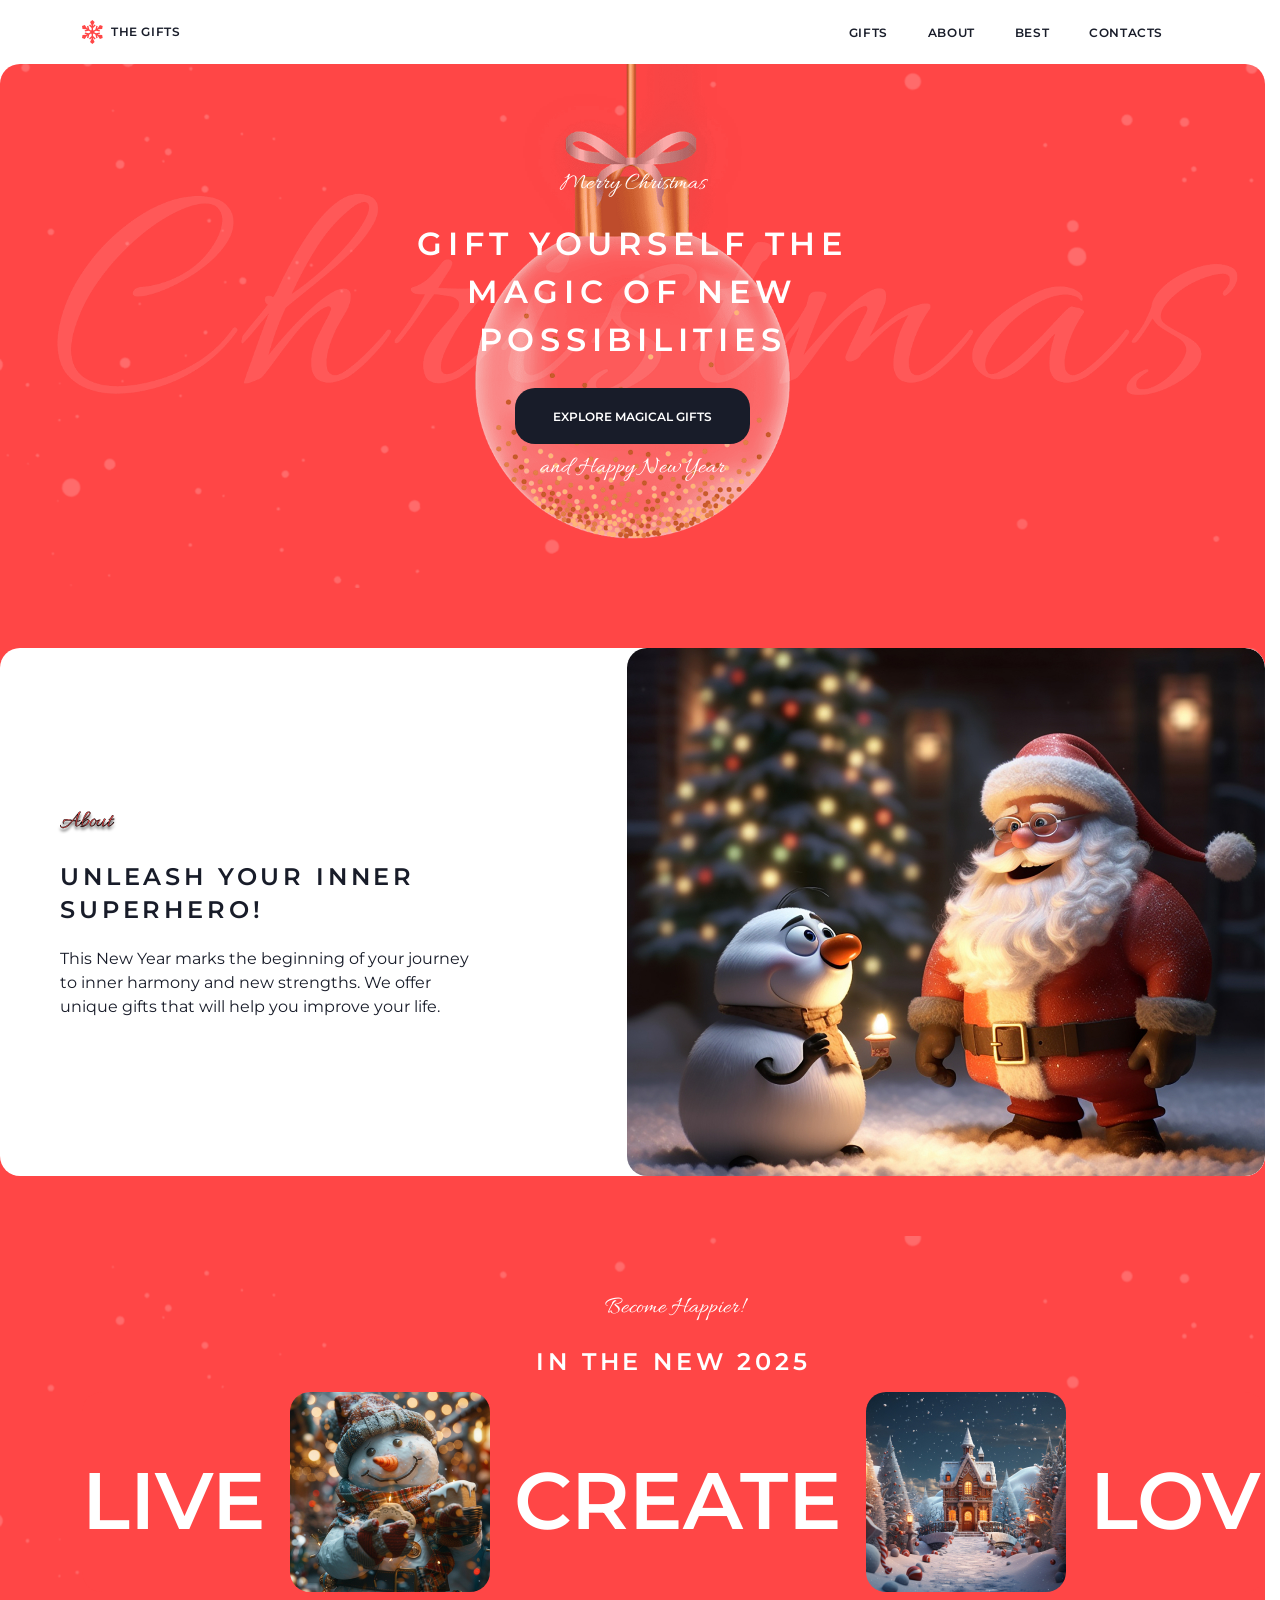
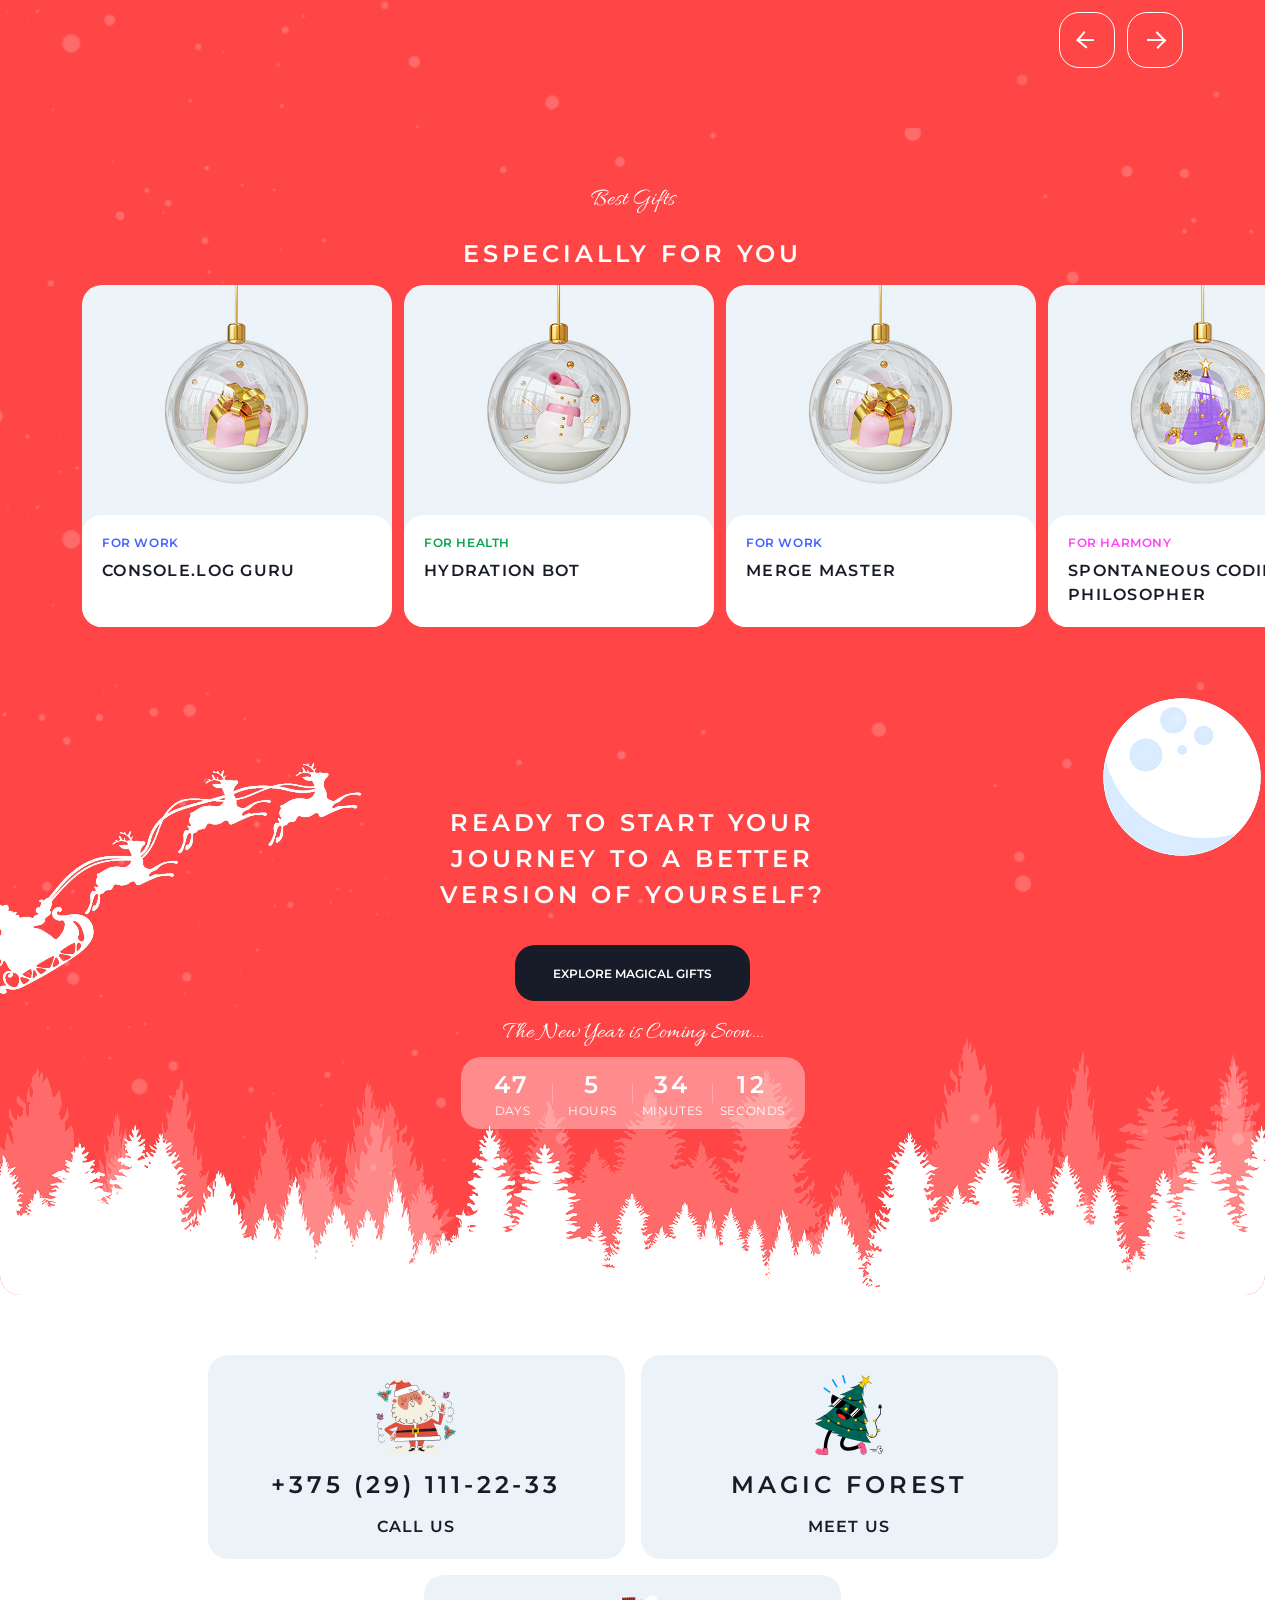
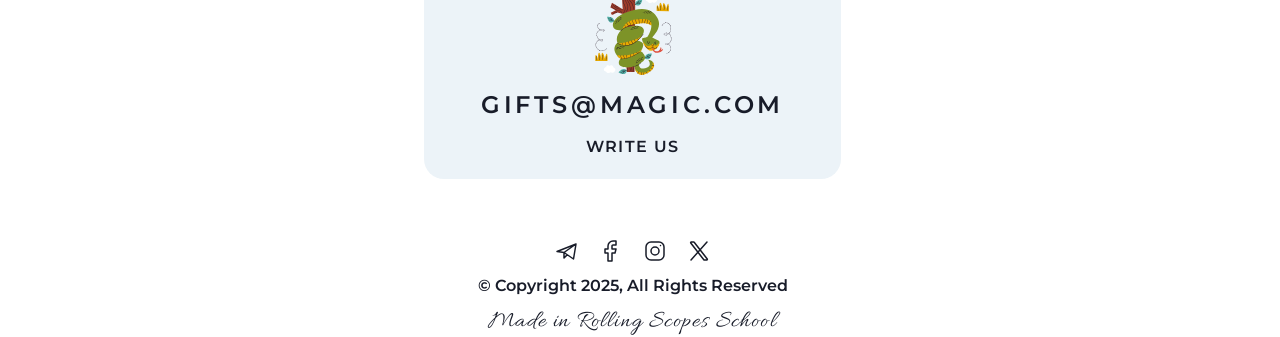
==== commit 231120ef: "feat: christmas-shop part2" ====
--- a/index.html
+++ b/index.html
@@ -1,10 +1,11 @@
 <!doctype html>
 <html lang="en">
   <head>
-    <meta charset="UTF-8">
-    <meta name="viewport" content="width=device-width, initial-scale=1.0">
+    <meta charset="UTF-8" />
+    <meta name="viewport" content="width=device-width, initial-scale=1.0" />
     <title>Christmas Shop</title>
-    <link rel="stylesheet" href="style.css">
+    <link rel="stylesheet" href="style.css" />
+    <link rel="icon" href="./images/Vector.svg" />
   </head>
   <body>
     <header class="header">
@@ -17,10 +18,14 @@
             width="21"
             height="24"
             loading="lazy"
-          >
+          />
           <span class="text-logo">the gifts</span>
         </a>
       </div>
+      <button class="burger-button" type="button" aria-label="Open menu">
+        <span></span>
+        <span></span>
+      </button>
       <nav class="header-menu">
         <ul class="header-menu-list">
           <li class="header-menu-item">
@@ -48,7 +53,7 @@
             width="1440"
             height="524"
             loading="lazy"
-          >
+          />
           <div class="main-content-text">
             <p class="main-content-description wrapper">Merry Christmas</p>
             <h1 class="main-content-title">
@@ -66,19 +71,19 @@
       <section class="img" id="about">
         <h2 class="visibility-hidden">000</h2>
         <div class="container container-section">
-          <section class="main-content-section">
+          <section class="main-content-section-text">
             <p class="main-content-styledtxt">About</p>
             <h2 class="main-content-title card-text1">
-              Unleash your inner<br>
+              Unleash your inner<br />
               superhero!
             </h2>
             <p class="main-content-paragraph">
-              This New Year marks the beginning of your journey <br>to inner
-              harmony and new strengths. We offer<br>
+              This New Year marks the beginning of your journey <br />to inner
+              harmony and new strengths. We offer<br />
               unique gifts that will help you improve your life.
             </p>
           </section>
-          <div class="container-section-image">
+          <div class="container-section-image santa">
             <img
               class="main-content-image-santa"
               src="./images/santa.jpg"
@@ -86,7 +91,7 @@
               width="638"
               height="528"
               loading="lazy"
-            >
+            />
           </div>
         </div>
       </section>
@@ -108,7 +113,7 @@
                 width="200"
                 height="200"
                 loading="lazy"
-              >
+              />
               <h2 class="family-text">create</h2>
               <img
                 class="family-image"
@@ -117,7 +122,7 @@
                 width="200"
                 height="200"
                 loading="lazy"
-              >
+              />
               <h2 class="family-text">Love</h2>
               <img
                 class="family-image"
@@ -126,7 +131,7 @@
                 width="200"
                 height="200"
                 loading="lazy"
-              >
+              />
               <h2 class="family-text">dream</h2>
               <img
                 class="family-image"
@@ -135,7 +140,7 @@
                 width="200"
                 height="200"
                 loading="lazy"
-              >
+              />
             </div>
             <div class="slider-dots">
               <button class="slider-btn prev"></button>
@@ -145,27 +150,30 @@
         </div>
       </section>
       <section class="img" id="best">
-        <div class="container-image-card bloc">
+        <div class="container-image-card">
           <div class="container-section-card">
-            <div class="create-content-text">
+            <div class="create-content-text wrapper-card">
               <p class="main-content-card">Best Gifts</p>
               <h2 class="main-content-title card-text">especially for you</h2>
             </div>
 
-            <div class="image-card">
-              <img
-                class="image-card-section"
-                src="./card/11.jpg"
-                alt="gift"
-                width="310"
-                height="342"
-              >
-              <div class="image-card-text">
-                <div class="card-text-position">
-                  <p class="image-card-description color-card1">For work</p>
-                  <a class="image-card-title" href="#">Console.log Guru</a>
+            <div class="image-card-grid">
+              <div class="image-card">
+                <img
+                  class="image-card-section"
+                  src="./card/11.jpg"
+                  alt="gift"
+                  width="310"
+                  height="342"
+                />
+                <div class="image-card-text">
+                  <div class="card-text-position">
+                    <p class="image-card-description color-card1">For work</p>
+                    <a class="image-card-title" href="#">Console.log Guru</a>
+                  </div>
                 </div>
               </div>
+
               <div class="image-card">
                 <img
                   class="image-card-section"
@@ -173,73 +181,73 @@
                   alt="gift"
                   width="310"
                   height="342"
-                >
+                />
                 <div class="image-card-text">
                   <div class="card-text-position">
                     <p class="image-card-description color-card2">For health</p>
-                    <a class="image-card-title" href="#">Hydration Bot </a>
+                    <a class="image-card-title" href="#">Hydration Bot</a>
                   </div>
                 </div>
-                <div class="image-card">
-                  <img
-                    class="image-card-section"
-                    src="./card/11.jpg"
-                    alt="gift"
-                    width="310"
-                    height="342"
-                  >
-                  <div class="image-card-text">
-                    <div class="card-text-position">
-                      <p class="image-card-description color-card3">For work</p>
-                      <a class="image-card-title" href="#">Merge Master</a>
-                    </div>
-                  </div>
-                  <div class="image-card">
-                    <img
-                      class="image-card-section"
-                      src="./card/33.jpg"
-                      alt="gift"
-                      width="310"
-                      height="342"
-                    >
-                    <div class="image-card-text">
-                      <div class="card-text-position position-card">
-                        <p class="image-card-description color-card4">
-                          For harmony
-                        </p>
-                        <a class="image-card-title" href="#"
-                          >Spontaneous Coding <br>Philosopher</a
-                        >
-                      </div>
-                    </div>
+              </div>
+
+              <div class="image-card">
+                <img
+                  class="image-card-section"
+                  src="./card/11.jpg"
+                  alt="gift"
+                  width="310"
+                  height="342"
+                />
+                <div class="image-card-text">
+                  <div class="card-text-position">
+                    <p class="image-card-description color-card3">For work</p>
+                    <a class="image-card-title" href="#">Merge Master</a>
                   </div>
                 </div>
               </div>
+
+              <div class="image-card">
+                <img
+                  class="image-card-section"
+                  src="./card/33.jpg"
+                  alt="gift"
+                  width="310"
+                  height="342"
+                />
+                <div class="image-card-text">
+                  <div class="card-text-position">
+                    <p class="image-card-description color-card4">
+                      For harmony
+                    </p>
+                    <a class="image-card-title upgrade-wrapper" href="#"
+                      >Spontaneous Coding Philosopher</a
+                    >
+                  </div>
+                </div>
+              </div>
             </div>
           </div>
         </div>
       </section>
 
       <section class="img5">
-        <div class="main-content">
-          <img
-            class="main-content-image"
+        <div class="main-content santa">
+          <img
+            class="main-content-image santa"
             src="./images/section"
             alt="Christmas ball"
             width="1440"
             height="668"
             loading="lazy"
-          >
-          <div class="main-content-text main-time">
+          />
+          <div class="main-content-text ball-container">
             <h2 class="main-content-title version-of">
-              Ready to start your<br>journey to a better<br>version of
-              yourself?
+              <span> Ready to start your</span>
+              <span>journey to a better</span>
+              <span>version of yourself?</span>
             </h2>
 
-            <a
-              class="button button-time version-button"
-              href="./gifts/index.html"
-            >
+            <a class="button version-button" href="./gifts/index.html">
               Explore Magical Gifts
             </a>
             <p class="main-content-description text-time">
@@ -277,7 +285,7 @@
             loading="lazy"
             width="80"
             height="80"
-          >
+          />
           <a class="footer-a" href="tel:+375291112233">+375 (29) 111-22-33</a>
           <p class="footer-text">Call Us</p>
         </div>
@@ -289,7 +297,7 @@
             loading="lazy"
             width="80"
             height="80"
-          >
+          />
           <a class="footer-a" href="/">Magic forest</a>
           <p class="footer-text">meet us</p>
         </div>
@@ -301,7 +309,7 @@
             loading="lazy"
             width="80"
             height="80"
-          >
+          />
           <a class="footer-a" href="mailto:gifts@magic.com">gifts@magic.com</a>
           <p class="footer-text">write us</p>
         </div>
@@ -317,7 +325,7 @@
                 width="24"
                 height="24"
                 loading="lazy"
-              >
+              />
             </a>
             <a class="footer-icon" href="/">
               <img
@@ -327,7 +335,7 @@
                 width="24"
                 height="24"
                 loading="lazy"
-              >
+              />
             </a>
             <a class="footer-icon" href="/">
               <img
@@ -337,7 +345,7 @@
                 width="24"
                 height="24"
                 loading="lazy"
-              >
+              />
             </a>
             <a class="footer-icon" href="/">
               <img
@@ -347,7 +355,7 @@
                 width="24"
                 height="24"
                 loading="lazy"
-              >
+              />
             </a>
           </div>
           <h2 class="footer-text-p">© Copyright 2025, All Rights Reserved</h2>
--- a/style.css
+++ b/style.css
@@ -81,7 +81,6 @@
 }
 
 html {
-  height: 100%;
   scrollbar-gutter: stable;
   scroll-behavior: smooth;
 }
@@ -155,10 +154,10 @@
   --input-height: 56px;
 
   --container-width: 1440px;
-  --container-padding-x: 8px;
+
   --container-width-section: 1276px;
 
-  --transition-duration: 0.2s;
+  --transition-duration: 0.3s;
 
   --hover-menu: #ff46461a;
   --hover-menu-text: #ff4646;
@@ -176,7 +175,6 @@
 
 .container {
   max-width: var(--container-width);
-  padding-inline: var(--container-padding-x);
   margin-inline: auto;
   border-radius: var(--border-radius);
   background-color: var(--color-red);
@@ -224,12 +222,16 @@
   border-radius: var(--border-radius-button);
   color: var(--hover-menu-text);
 }
-
+.active {
+  background-color: var(--hover-menu);
+  border-radius: var(--border-radius-button);
+  color: var(--hover-menu-text);
+}
 .container-logo,
 .header-menu-list {
   display: inline-flex;
   align-items: center;
-  height: 40px;
+  height: 0;
   color: var(--color-dark-alternate);
   text-decoration: none;
   text-transform: uppercase;
@@ -239,7 +241,26 @@
   letter-spacing: 0.05em;
   line-height: 1.3;
 }
-
+.burger-button {
+  display: none;
+  width: 40px;
+  height: 40px;
+  border: none;
+  background: transparent;
+  padding: 0;
+  flex-direction: column;
+  justify-content: center;
+  align-items: center;
+  gap: 8px;
+}
+
+.burger-button span {
+  display: block;
+  width: 20px;
+  height: 1px;
+  background-color: var(--color-dark-alternate);
+  transition: var(--transition-duration);
+}
 .img {
   background-image: url("./images/snow.png");
   background-repeat: no-repeat;
@@ -256,11 +277,23 @@
   grid-area: 1 / 1;
 }
 .main-content-image {
-  width: 100%;
+  width: 1440px;
+  height: 524px;
+
+  display: block;
+  object-fit: cover;
+  border-radius: var(--border-radius);
+}
+.bloc {
   height: auto;
+}
+.santa img {
+  max-width: 100%;
+  height: 668px;
+  object-fit: cover;
   display: block;
-  border-radius: var(--border-radius);
-}
+}
+
 .main-content-text {
   display: flex;
   flex-direction: column;
@@ -269,7 +302,11 @@
   text-align: center;
   width: min(100% - 32px, 500px);
   margin: auto;
-  padding-top: 30px;
+}
+.wrapper-card {
+  display: block;
+  width: 100%;
+  white-space: nowrap;
 }
 .main-content-description {
   font-family: var(--font-family-accent);
@@ -285,17 +322,15 @@
   margin-block: 12px;
   font-family: var(--font-family-base);
   font-weight: var(--font-weight-title);
-  font-size: clamp(24px, 4vw, 32px);
+  font-size: 32px;
   line-height: 1.5;
   letter-spacing: 0.18em;
   text-transform: uppercase;
   color: var(--color-light);
 }
-.main-content-title span {
+.titl-text span {
   display: block;
-  white-space: nowrap;
-}
-
+}
 .button {
   background-color: var(--color-dark-alternate);
   border-radius: var(--border-radius);
@@ -303,7 +338,7 @@
   padding-block: 20px;
   padding-inline: 38px;
 
-  margin-top: 12px;
+  margin-block: 12px;
   text-transform: uppercase;
   font-size: var(--font-size-little);
   font-weight: var(--font-weight-title);
@@ -315,6 +350,7 @@
 .button:hover {
   background-color: var(--color-light);
   color: var(--color-dark-alternate);
+  transition: var(--transition-duration);
 }
 .text {
   margin-top: 0;
@@ -329,21 +365,21 @@
   background-color: var(--color-light);
   border-radius: 20px;
   overflow: hidden;
-  padding-right: 0;
-  margin-inline: 82px;
+
+  margin-top: 60px;
 }
 .main-content-image-santa {
   max-height: 648px;
-  min-width: 638px;
-}
-.main-content-section {
+  max-width: 638px;
+}
+.main-content-section-text {
   padding-inline: 60px;
 }
 .container-section-image img {
   max-width: 638px;
   overflow: hidden;
-  width: 100%;
   height: auto;
+
   border-radius: var(--border-radius);
 }
 
@@ -364,12 +400,14 @@
   color: var(--color-red);
   font-size: var(--font-size-medium);
   font-weight: 400;
+  padding-top: 60px;
 }
 .main-content-paragraph {
   font-family: var(--font-family-base);
   color: var(--color-dark-alternate);
   font-size: var(--font-size-average);
   line-height: 1.5;
+  padding-bottom: 60px;
 }
 .container-section-create {
   max-width: var(--container-width);
@@ -380,7 +418,6 @@
 }
 .create-content-text-section {
   position: relative;
-  right: 3%;
 }
 .create-content-text {
   display: flex;
@@ -446,6 +483,7 @@
 }
 .next:hover {
   background-color: var(--color-light);
+  transition: var(--transition-duration);
 }
 
 .next:hover::before {
@@ -481,15 +519,18 @@
 }
 .prev:hover::before {
   background-color: var(--color-red);
+  transition: var(--transition-duration);
 }
 .prev:hover::after {
   border-color: var(--color-red);
+  transition: var(--transition-duration);
 }
 .prev:hover {
   background-color: var(--color-light);
+  transition: var(--transition-duration);
 }
 .family-text {
-  font-size: clamp(40px, 8vw, 80px);
+  font-size: 80px;
   color: var(--color-light);
   font-weight: var(--font-weight-title);
   height: 98px;
@@ -515,64 +556,77 @@
 
 .container-section-card {
   overflow: hidden;
-  padding-inline: 60px;
-  padding-bottom: var(--padding-bottom);
-}
-.container-image-card {
-  padding-bottom: 12px;
+  padding-inline: 82px;
+  margin-bottom: 0;
+  object-fit: cover;
+}
+
+.upgrade-section {
+  padding-bottom: 60px;
+}
+
+.image-card {
+  position: relative;
+  width: 310px;
+  height: 342px;
+}
+.image-card-grid {
+  display: grid;
+  grid-template-columns: repeat(4, 1fr);
+  gap: 12px;
+  max-width: var(--container-width-section);
+  width: 310px;
+}
+.image-card-section {
+  border-radius: var(--border-radius);
 }
 
 .card-text-position {
   position: absolute;
   display: flex;
-  flex-wrap: nowrap;
+  padding-left: 20px;
   flex-direction: column;
-  justify-content: center;
+  align-items: start;
+  width: 310px;
+
+  top: 230px;
   background-color: var(--color-light);
-  width: 310px;
-  height: 112px;
-  top: 230px;
-  right: 8px;
   border-radius: var(--border-radius);
 }
-.image-card {
-  display: flex;
-  flex-direction: row;
-
-  column-gap: 8px;
-  max-width: var(--container-width-section);
-  width: 100%;
-}
 .image-card-text {
-  position: relative;
-}
-
-.image-card-section {
-  border-radius: var(--border-radius);
-  flex-shrink: 0;
-}
-.image-card-title {
-  font-family: var(--font-family-base);
-  text-transform: uppercase;
-  color: var(--color-dark-alternate);
-  font-weight: var(--font-weight-title);
-  padding-left: 20px;
-  font-size: var(--font-size-average);
+  font-weight: 600;
+  font-family: var(--font-family-base);
+  font-size: 16px;
   line-height: 1.5;
   letter-spacing: 0.08em;
-  padding-bottom: 44px;
-}
+  text-transform: uppercase;
+  color: var(--color-dark-alternate);
+}
+.section-card-end {
+  margin-top: 12px;
+}
+
 .image-card-description {
-  padding-left: 20px;
-  font-family: var(--font-family-base);
-  font-weight: 600;
-  text-transform: uppercase;
-  font-size: var(--font-size-little);
-  padding-bottom: 8px;
-  padding-top: 20px;
+  font-size: 12px;
   line-height: 1.3;
   letter-spacing: 0.05em;
-}
+  font-weight: 600;
+  font-family: var(--font-family-base);
+  margin-bottom: 8px;
+  margin-top: 20px;
+}
+.image-card-title {
+  margin-bottom: 44px;
+  color: var(--color-dark-alternate);
+}
+.image-card-title:hover {
+  color: var(--color-red);
+  transition: var(--transition-duration);
+}
+.upgrade-wrapper {
+  margin-bottom: 20px;
+}
+
 .position-card a {
   padding-bottom: 20px;
 }
@@ -589,10 +643,6 @@
   color: var(--color-card-pink);
 }
 
-.button-time {
-  margin-block: 12px;
-  margin-top: 0;
-}
 .timer {
   position: relative;
   z-index: 5;
@@ -661,7 +711,6 @@
   pointer-events: none;
 }
 .main-time {
-  width: 426px;
   height: 428px;
 }
 .footer {
@@ -681,7 +730,7 @@
   flex-direction: column;
   justify-content: center;
   align-items: center;
-  min-width: 417px;
+  width: 417px;
   min-height: 204px;
   background-color: #ecf3f8;
   border-radius: var(--border-radius);
@@ -695,6 +744,14 @@
   font-weight: var(--font-weight-title);
   text-transform: uppercase;
   padding-block: 12px;
+}
+
+.footer-a:hover,
+.footer-a:hover + .footer-text,
+.footer-text:hover,
+.footer-text:hover + .footer-a {
+  color: var(--color-red);
+  transition: var(--transition-duration);
 }
 .footer-text {
   font-family: var(--font-family-base);
@@ -716,6 +773,13 @@
   justify-content: center;
   column-gap: 20px;
 }
+
+.footer-icon:hover img {
+  filter: brightness(0) saturate(100%) invert(22%) sepia(91%) saturate(3277%)
+    hue-rotate(344deg) brightness(98%) contrast(96%);
+  transition: var(--transition-duration);
+}
+
 .footer-text-p {
   margin: 0;
   padding: 12px 0;
@@ -726,6 +790,14 @@
   line-height: 1.4;
   text-transform: none;
 }
+.footer-text-p:hover {
+  color: var(--color-red);
+  transition: var(--transition-duration);
+}
+.text-decoration:hover {
+  color: var(--color-red);
+  transition: var(--transition-duration);
+}
 .text-decoration {
   font-family: var(--font-family-accent);
   color: var(--color-dark-alternate);
@@ -742,6 +814,10 @@
   padding-block: 12px;
   padding-inline: 20px;
 }
+.gifts1 {
+  background-color: #ffffff20;
+  border-radius: var(--border-radius-button);
+}
 .container-gifts {
   padding-top: 60px;
 }
@@ -750,6 +826,7 @@
   background-color: #ffffff20;
   border-radius: var(--border-radius-button);
   color: var(--color-light);
+  transition: var(--transition-duration);
 }
 .gifts-menu {
   font-size: var(--font-size-little);
@@ -775,3 +852,94 @@
 .card-end4 {
   color: var(--color-card-pink);
 }
+
+@media (max-width: 768px) {
+  .burger-button {
+    display: flex;
+    position: relative;
+    z-index: 20;
+  }
+  .header-menu {
+    display: none;
+  }
+
+  .burger-button {
+    display: flex;
+  }
+
+  .header {
+    padding-inline: 20px;
+  }
+  .container-section {
+    margin-inline: 8px;
+  }
+  .main-content-image-santa {
+    max-width: 376px;
+  }
+  .main-content-section {
+    padding-inline: 0;
+  }
+  .container-section-create {
+    padding-left: 0;
+  }
+
+  .footer-container-image {
+    width: 752px;
+  }
+  .slider-dots {
+    right: 8px;
+  }
+  .image-card-grid {
+    grid-template-columns: repeat(2, 1fr);
+  }
+  .container-section-card {
+    padding-inline: 60px;
+  }
+}
+@media (max-width: 380px) {
+  .container-section {
+    display: grid;
+    grid-template-columns: repeat(1, 1fr);
+  }
+  .container-section-image img {
+    width: 100%;
+    height: 528px;
+    overflow: hidden;
+    flex-shrink: 0;
+  }
+  .main-content-section-text {
+    padding-inline: 20px;
+  }
+  .main-content-paragraph {
+    padding-bottom: 60px;
+  }
+  .main-content-styledtxt {
+    padding-top: 0;
+    margin-top: 60px;
+  }
+  .main-content-title {
+    overflow-wrap: break-word;
+  }
+  .button {
+    margin-top: 0;
+  }
+  .main-content-description {
+    margin-bottom: 0;
+  }
+  .main-content-title {
+    margin-top: 0;
+  }
+  .image-card-grid {
+    grid-template-columns: repeat(1, 1fr);
+  }
+  .container-section-card {
+    padding-inline: 25px;
+  }
+  .footer-container-image {
+    width: 364px;
+    height: 204px;
+  }
+  .text {
+    margin-bottom: 60px;
+  }
+}
